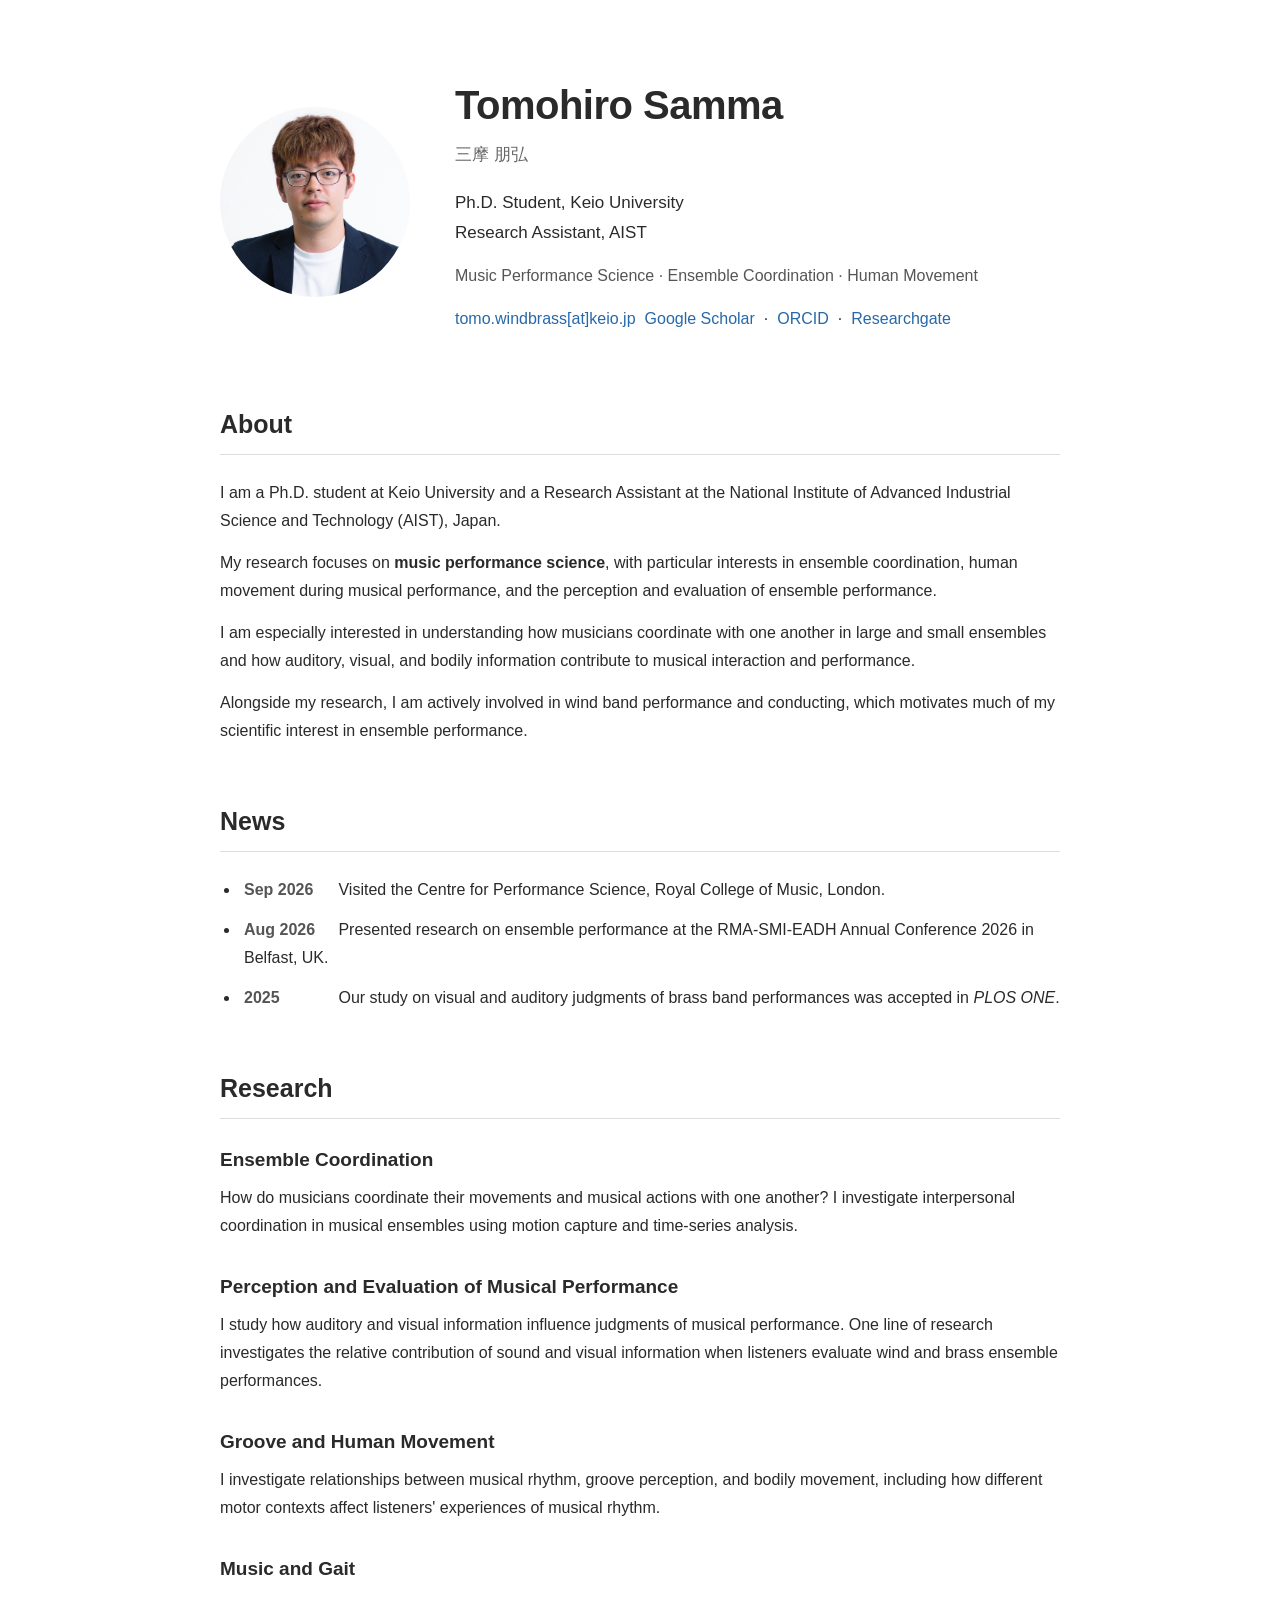
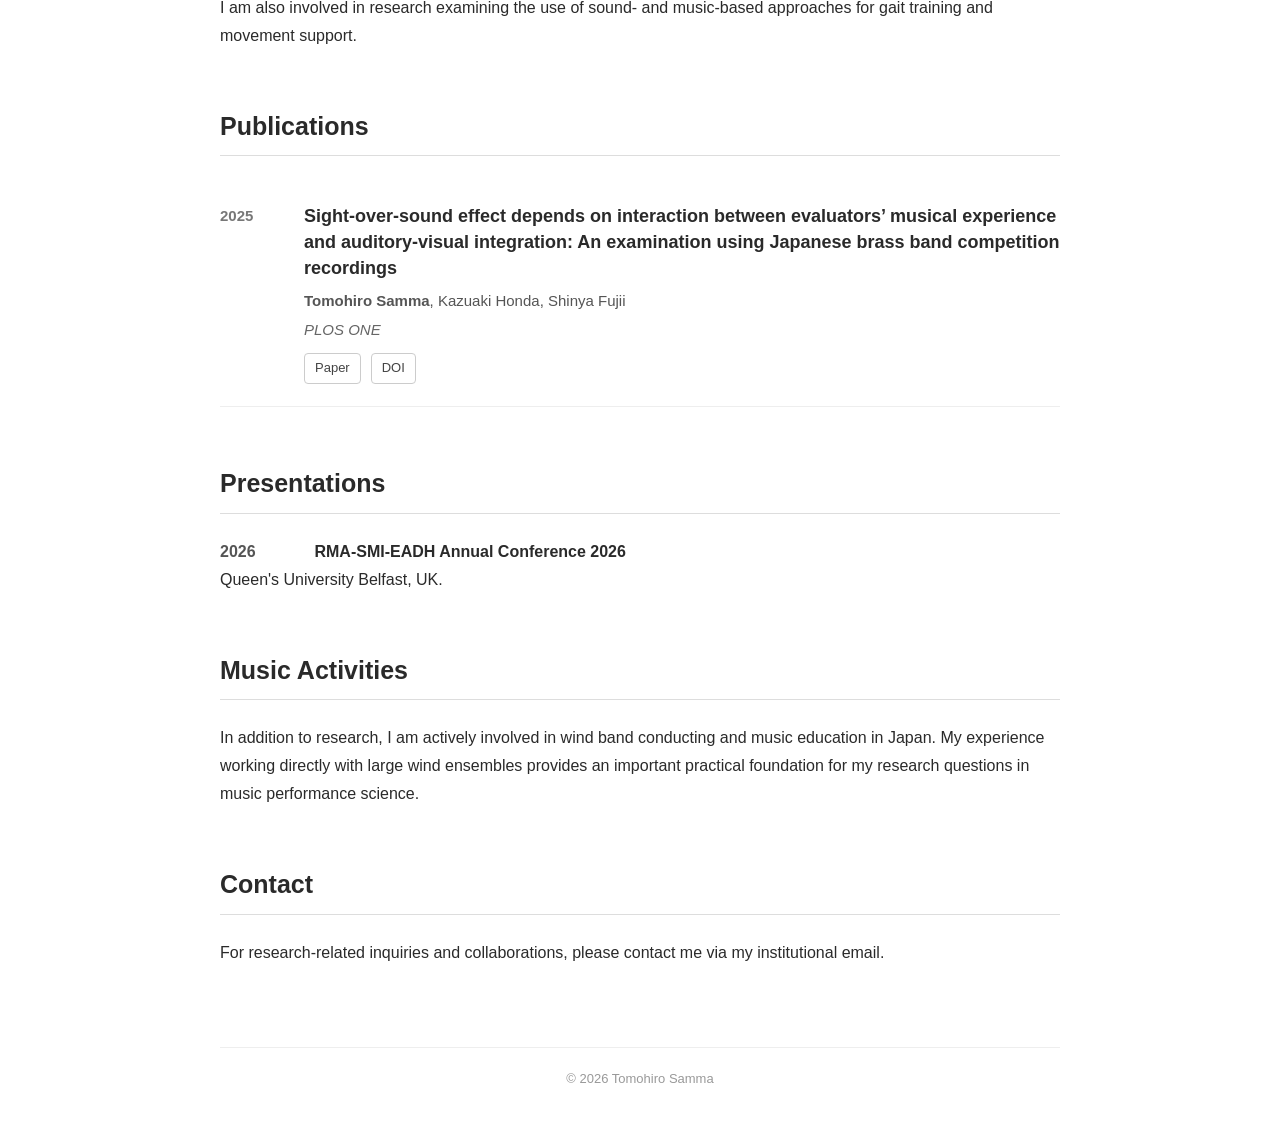
==== index.html @ 454576c6 "Update index.html" ====
<!DOCTYPE html>

<html lang="en">
<head>
  <meta charset="UTF-8">
  <meta name="viewport" content="width=device-width, initial-scale=1.0">
  <title>Tomohiro Samma</title>
  <meta name="description"
        content="Tomohiro Samma - Ph.D. student at Keio University and Research Assistant at AIST. Research in music performance science, ensemble coordination, and human movement.">
  <link rel="stylesheet" href="style.css">
</head>

<body>
<div class="container">
  <!-- =========================
       PROFILE
  ========================== -->
  <header class="profile-header">
    <img src="samma_F.jpg"
         alt="Tomohiro Samma"
         class="profile-photo">
    <div class="profile-info">
      <h1>Tomohiro Samma</h1>
      <p class="name-jp">三摩 朋弘</p>
      <p class="affiliation">
        Ph.D. Student, Keio University<br>
        Research Assistant, AIST
      </p>
      <p class="research-keywords">
        Music Performance Science ·
        Ensemble Coordination ·
        Human Movement
      </p>

      
      <div class="links">
        <a href="mailto:tomo.windbrass@keio.jp">tomo.windbrass[at]keio.jp</a>
        <a href="https://scholar.google.com/citations?user=Y0MYIowAAAAJ&hl=en" target="_blank">Google Scholar</a>
        <span>·</span>
        <a href="https://orcid.org/0009-0000-1145-5295" target="_blank">ORCID</a>
        <span>·</span>
        <a href="https://www.researchgate.net/profile/Tomohiro_Samma" target="_blank">Researchgate</a>
      </div>
    </div>

  </header>
  <!-- =========================
       ABOUT
  ========================== -->
  <section>
    <h2>About</h2>
    <p>
      I am a Ph.D. student at Keio University and a Research Assistant
      at the National Institute of Advanced Industrial Science and
      Technology (AIST), Japan.
    </p>
    <p>
      My research focuses on
      <strong>music performance science</strong>,
      with particular interests in ensemble coordination,
      human movement during musical performance,
      and the perception and evaluation of ensemble performance.
    </p>
    
    <p>
      I am especially interested in understanding how musicians
      coordinate with one another in large and small ensembles
      and how auditory, visual, and bodily information contribute
      to musical interaction and performance.
    </p>

    <p>
      Alongside my research, I am actively involved in wind band
      performance and conducting, which motivates much of my
      scientific interest in ensemble performance.
    </p>
  </section>

  <!-- =========================
       NEWS
  ========================== -->
  <section>
    <h2>News</h2>
    <ul class="news-list">
      <li>
        <span class="date">Sep 2026</span>
        Visited the Centre for Performance Science,
        Royal College of Music, London.
      </li>
      <li>
        <span class="date">Aug 2026</span>
        Presented research on ensemble performance at the
        RMA-SMI-EADH Annual Conference 2026 in Belfast, UK.
      </li>
      <li>
        <span class="date">2025</span>
        Our study on visual and auditory judgments of
        brass band performances was accepted in
        <em>PLOS ONE</em>.
      </li>
    </ul>
  </section>

  <!-- =========================
       RESEARCH
  ========================== -->
  <section>
    <h2>Research</h2>
    <div class="research-item">
      <h3>Ensemble Coordination</h3>
      <p>
        How do musicians coordinate their movements and musical
        actions with one another?
        I investigate interpersonal coordination in musical ensembles
        using motion capture and time-series analysis.
      </p>
    </div>
    <div class="research-item">
      <h3>Perception and Evaluation of Musical Performance</h3>
      <p>
        I study how auditory and visual information influence
        judgments of musical performance.
        One line of research investigates the relative contribution
        of sound and visual information when listeners evaluate
        wind and brass ensemble performances.
      </p>
    </div>
    <div class="research-item">
      <h3>Groove and Human Movement</h3>
      <p>
        I investigate relationships between musical rhythm,
        groove perception, and bodily movement,
        including how different motor contexts affect
        listeners' experiences of musical rhythm.
      </p>
    </div>
    <div class="research-item">
      <h3>Music and Gait</h3>
      <p>
        I am also involved in research examining the use of
        sound- and music-based approaches for gait training
        and movement support.
      </p>

    </div>
  </section>

  <!-- =========================
       PUBLICATIONS
  ========================== -->
  <section>
  <h2>Publications</h2>
  <div class="publication">
    <div class="pub-year">2025</div>
    <div class="pub-content">
      <div class="pub-title">
        Sight-over-sound effect depends on interaction between evaluators’ 
        musical experience and auditory-visual integration: 
        An examination using Japanese brass band competition recordings
      </div>
      <div class="pub-authors">
        <strong>Tomohiro Samma</strong>, Kazuaki Honda, Shinya Fujii
      </div>
      <div class="pub-journal">
        <em>PLOS ONE</em>
      </div>
      <div class="pub-links">
        <a href="https://journals.plos.org/plosone/article?id=10.1371/journal.pone.0321442" target="_blank">Paper</a>
        <a href="https://doi.org/10.1371/journal.pone.0321442" target="_blank">DOI</a>
      </div>
    </div>
  </div>
</section>

  <!-- =========================
       PRESENTATIONS
  ========================== -->

  <section>
    <h2>Presentations</h2>
    <div class="presentation">
      <p>
        <span class="date">2026</span>
        <strong>
          RMA-SMI-EADH Annual Conference 2026
        </strong><br>
        Queen's University Belfast, UK.
      </p>
    </div>
  </section>

  <!-- =========================
       MUSIC ACTIVITIES
  ========================== -->
  <section>
    <h2>Music Activities</h2>
    <p>
      In addition to research, I am actively involved in
      wind band conducting and music education in Japan.
      My experience working directly with large wind ensembles
      provides an important practical foundation for my
      research questions in music performance science.
    </p>
  </section>

  <!-- =========================
       CONTACT
  ========================== -->
  <section>
    <h2>Contact</h2>
    <p>
      For research-related inquiries and collaborations,
      please contact me via my institutional email.
    </p>

    <!--
    <p>
      <a href="mailto:YOUR-EMAIL@example.com">
        YOUR-EMAIL@example.com
      </a>
    </p>
    -->
  </section>

  <!-- =========================
       FOOTER
  ========================== -->
  <footer>
    <p>
      © 2026 Tomohiro Samma
    </p>
  </footer>
</div>
</body>
</html>
---- style.css ----
/* =========================
   BASE
========================= */

* {
  box-sizing: border-box;
}

html {
  scroll-behavior: smooth;
}

body {
  margin: 0;

  font-family:
    -apple-system,
    BlinkMacSystemFont,
    "Segoe UI",
    Helvetica,
    Arial,
    sans-serif;

  color: #2a2a2a;
  background: #ffffff;

  font-size: 16px;
  line-height: 1.75;
}


/* =========================
   CONTAINER
========================= */

.container {
  max-width: 900px;

  margin: 0 auto;
  padding: 70px 30px 40px;
}


/* =========================
   PROFILE
========================= */

.profile-header {
  display: flex;
  align-items: center;
  gap: 45px;
  margin-bottom: 70px;
}


.profile-photo {
  width: 190px;
  height: 190px;
  object-fit: cover;
  border-radius: 50%;
  flex-shrink: 0;
}


.profile-info h1 {
  margin: 0;
  font-size: 40px;
  font-weight: 700;
  letter-spacing: -0.5px;
}

.profile {
  width: 180px;
  height: 180px;
  object-fit: cover;
  border-radius: 50%;
}

.name-jp {
  margin: 0 0 18px;

  color: #666;

  font-size: 17px;
}


.affiliation {
  margin: 0 0 15px;

  font-size: 17px;
}


.research-keywords {
  margin: 0 0 15px;

  color: #555;
}


.links {
  margin-top: 14px;

  display: flex;

  gap: 9px;

  flex-wrap: wrap;
}

.publication {
  display: flex;
  gap: 24px;
  padding: 22px 0;
  border-bottom: 1px solid #eeeeee;
}

.pub-year {
  width: 60px;
  flex-shrink: 0;
  font-size: 15px;
  font-weight: 600;
  color: #777;
}

.pub-content {
  flex: 1;
}

.pub-title {
  font-size: 18px;
  font-weight: 650;
  line-height: 1.45;
  margin-bottom: 6px;
}

.pub-authors {
  font-size: 15px;
  color: #555;
  margin-bottom: 3px;
}

.pub-journal {
  font-size: 15px;
  color: #666;
  margin-bottom: 10px;
}

.pub-links {
  display: flex;
  gap: 10px;
}

.pub-links a {
  display: inline-block;
  padding: 3px 10px;
  border: 1px solid #cccccc;
  border-radius: 4px;
  font-size: 13px;
  color: #444;
}

.pub-links a:hover {
  background: #f5f5f5;
  text-decoration: none;
}


/* =========================
   LINKS
========================= */

a {
  color: #2768a8;

  text-decoration: none;

  transition: opacity 0.2s;
}


a:hover {
  text-decoration: underline;
}


/* =========================
   SECTION
========================= */

section {
  margin-bottom: 55px;
}


h2 {
  margin: 0 0 24px;

  padding-bottom: 7px;

  border-bottom: 1px solid #dddddd;

  font-size: 25px;
  font-weight: 650;
}


h3 {
  margin: 0 0 8px;

  font-size: 19px;
  font-weight: 650;
}


p {
  margin: 0 0 14px;
}


/* =========================
   NEWS
========================= */

.news-list {
  margin: 0;

  padding-left: 20px;
}


.news-list li {
  margin-bottom: 12px;

  padding-left: 4px;
}


.date {
  display: inline-block;

  min-width: 90px;

  font-weight: 600;

  color: #555;
}


/* =========================
   RESEARCH
========================= */

.research-item {
  margin-bottom: 30px;
}


.research-item p {
  margin-top: 5px;
}


/* =========================
   PUBLICATIONS
========================= */

.section-note {
  color: #777;

  font-size: 14px;

  margin-top: -10px;
}


.publication {
  margin-top: 25px;
}


.publication-title {
  margin-bottom: 5px;

  font-weight: 650;
}


.authors {
  margin-bottom: 3px;
}


.journal {
  margin-bottom: 3px;
}


.publication-links {
  font-size: 15px;
}


/* =========================
   PRESENTATIONS
========================= */

.presentation {
  margin-bottom: 18px;
}


/* =========================
   FOOTER
========================= */

footer {
  margin-top: 80px;

  padding-top: 20px;

  border-top: 1px solid #eeeeee;

  color: #999;

  font-size: 13px;

  text-align: center;
}


/* =========================
   MOBILE
========================= */

@media (max-width: 650px) {

  .container {
    padding: 40px 22px 30px;
  }


  .profile-header {
    flex-direction: column;

    align-items: flex-start;

    gap: 25px;

    margin-bottom: 55px;
  }


  .profile-photo {
    width: 160px;
    height: 160px;
  }


  .profile-info h1 {
    font-size: 34px;
  }


  .date {
    display: block;

    margin-bottom: 2px;
  }

}
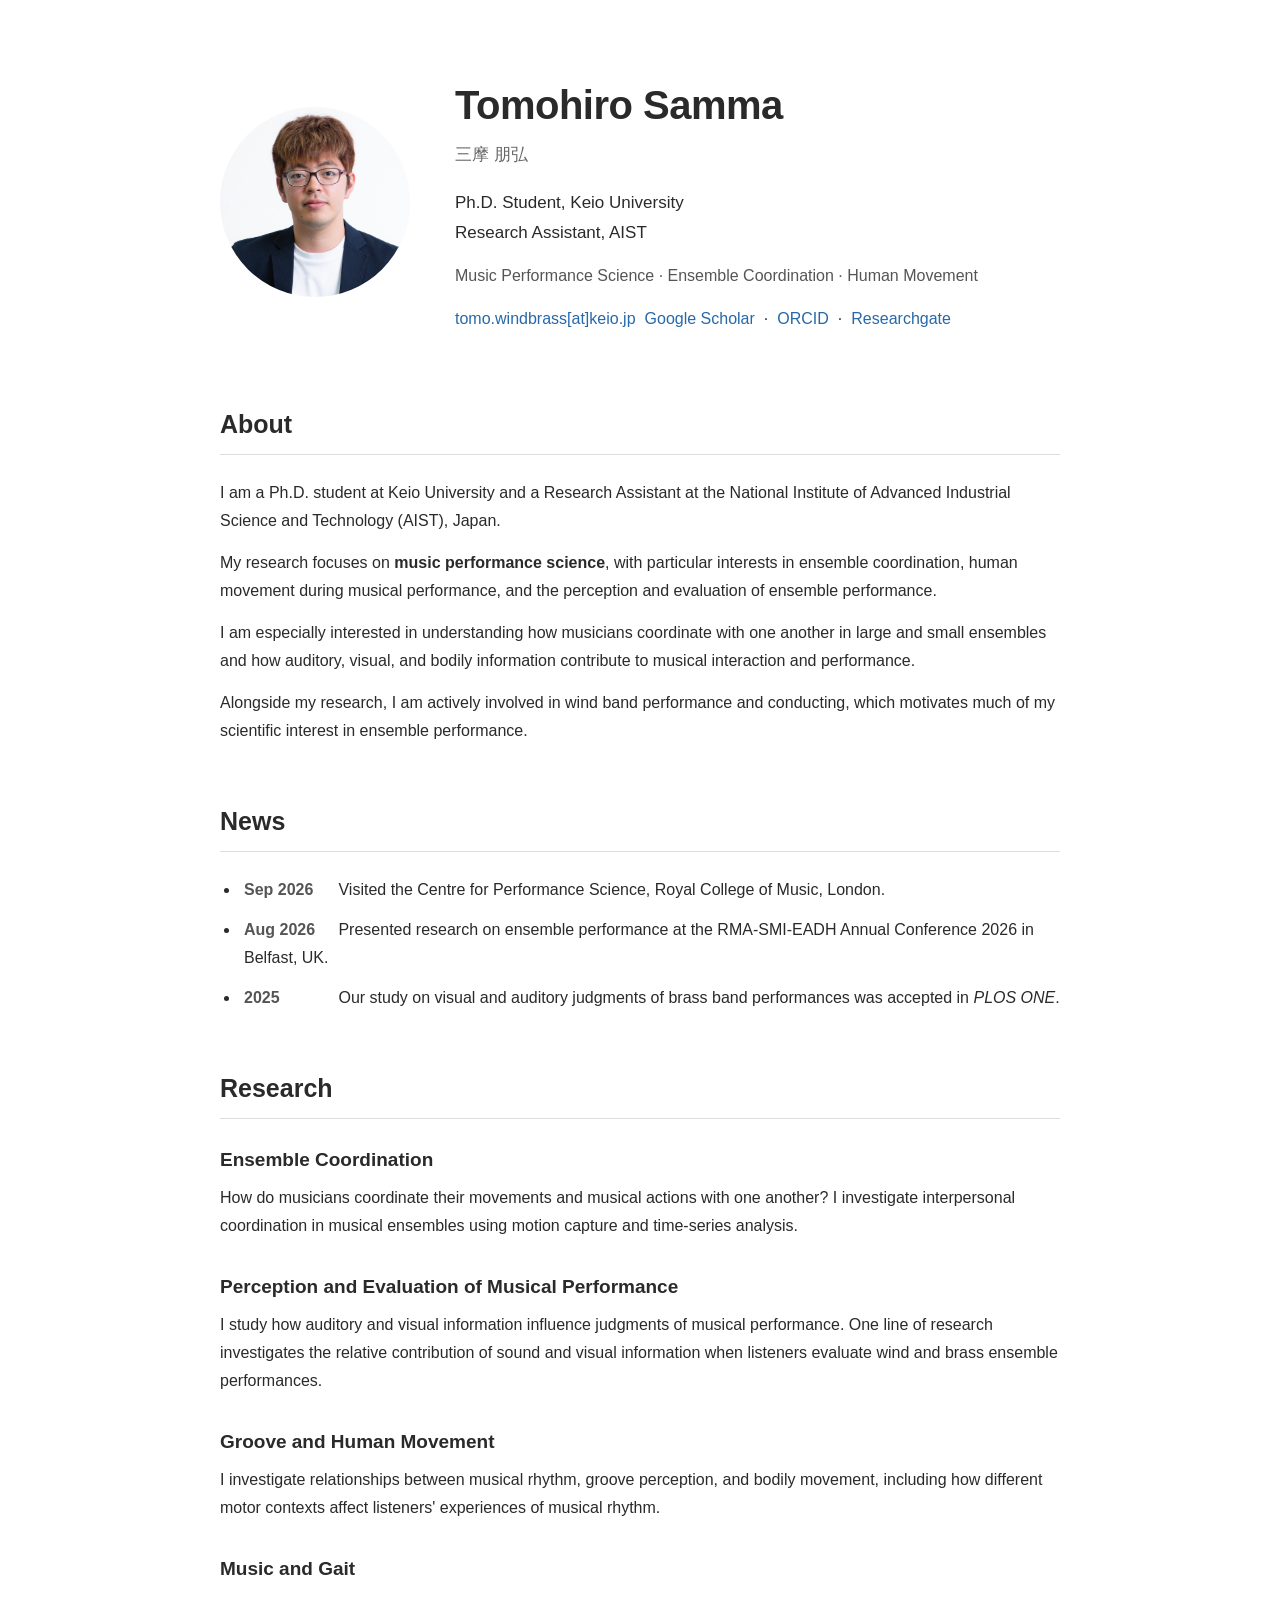
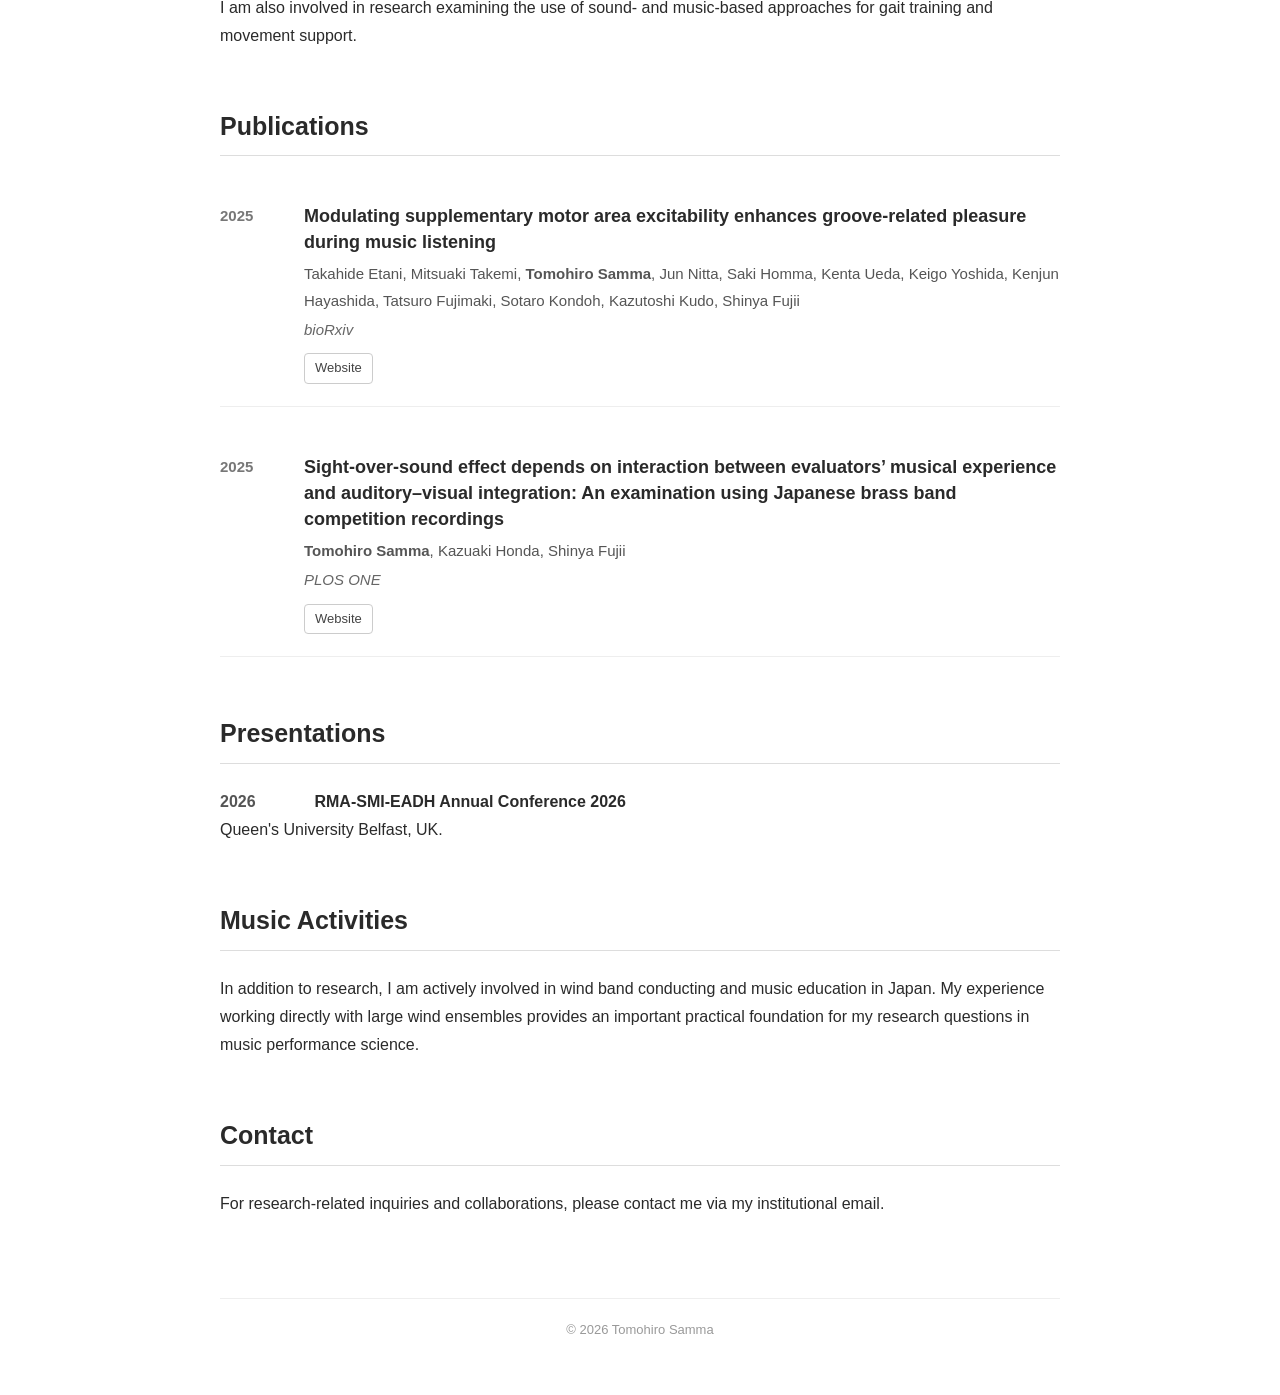
==== commit 4ca60cca: "Update index.html" ====
--- a/index.html
+++ b/index.html
@@ -150,27 +150,51 @@
   ========================== -->
   <section>
   <h2>Publications</h2>
-  <div class="publication">
-    <div class="pub-year">2025</div>
-    <div class="pub-content">
-      <div class="pub-title">
-        Sight-over-sound effect depends on interaction between evaluators’ 
-        musical experience and auditory-visual integration: 
-        An examination using Japanese brass band competition recordings
-      </div>
-      <div class="pub-authors">
-        <strong>Tomohiro Samma</strong>, Kazuaki Honda, Shinya Fujii
-      </div>
-      <div class="pub-journal">
-        <em>PLOS ONE</em>
-      </div>
-      <div class="pub-links">
-        <a href="https://journals.plos.org/plosone/article?id=10.1371/journal.pone.0321442" target="_blank">Paper</a>
-        <a href="https://doi.org/10.1371/journal.pone.0321442" target="_blank">DOI</a>
-      </div>
-    </div>
-  </div>
-</section>
+    <div class="publication">
+      <div class="pub-year">
+        2025
+      </div>
+      <div class="pub-content">
+        <div class="pub-title">
+          Modulating supplementary motor area excitability enhances groove-related pleasure during music listening
+        </div>
+        <div class="pub-authors">
+          Takahide Etani, Mitsuaki Takemi, <strong>Tomohiro Samma</strong>, Jun Nitta, 
+          Saki Homma, Kenta Ueda, Keigo Yoshida, Kenjun Hayashida, Tatsuro Fujimaki, 
+          Sotaro Kondoh, Kazutoshi Kudo, Shinya Fujii
+        </div>
+        <div class="pub-journal">
+          <em>bioRxiv</em>
+        </div>
+        <div class="pub-links">
+          <a href="https://www.biorxiv.org/content/10.64898/2026.05.09.722456v1.abstract" target="_blank">Website</a>
+        </div>
+      </div>
+    </div>
+    
+    <div class="publication">
+      <div class="pub-year">
+        2025
+      </div>
+      <div class="pub-content">
+        <div class="pub-title">
+          Sight-over-sound effect depends on interaction between evaluators’
+          musical experience and auditory–visual integration:
+          An examination using Japanese brass band competition recordings
+        </div>
+        <div class="pub-authors">
+          <strong>Tomohiro Samma</strong>, Kazuaki Honda, Shinya Fujii
+        </div>
+        <div class="pub-journal">
+          <em>PLOS ONE</em>
+        </div>
+        <div class="pub-links">
+          <a href="https://journals.plos.org/plosone/article?id=10.1371/journal.pone.0321442" target="_blank">Website</a>
+        </div>
+      </div>
+    </div>
+  </section>
+
 
   <!-- =========================
        PRESENTATIONS
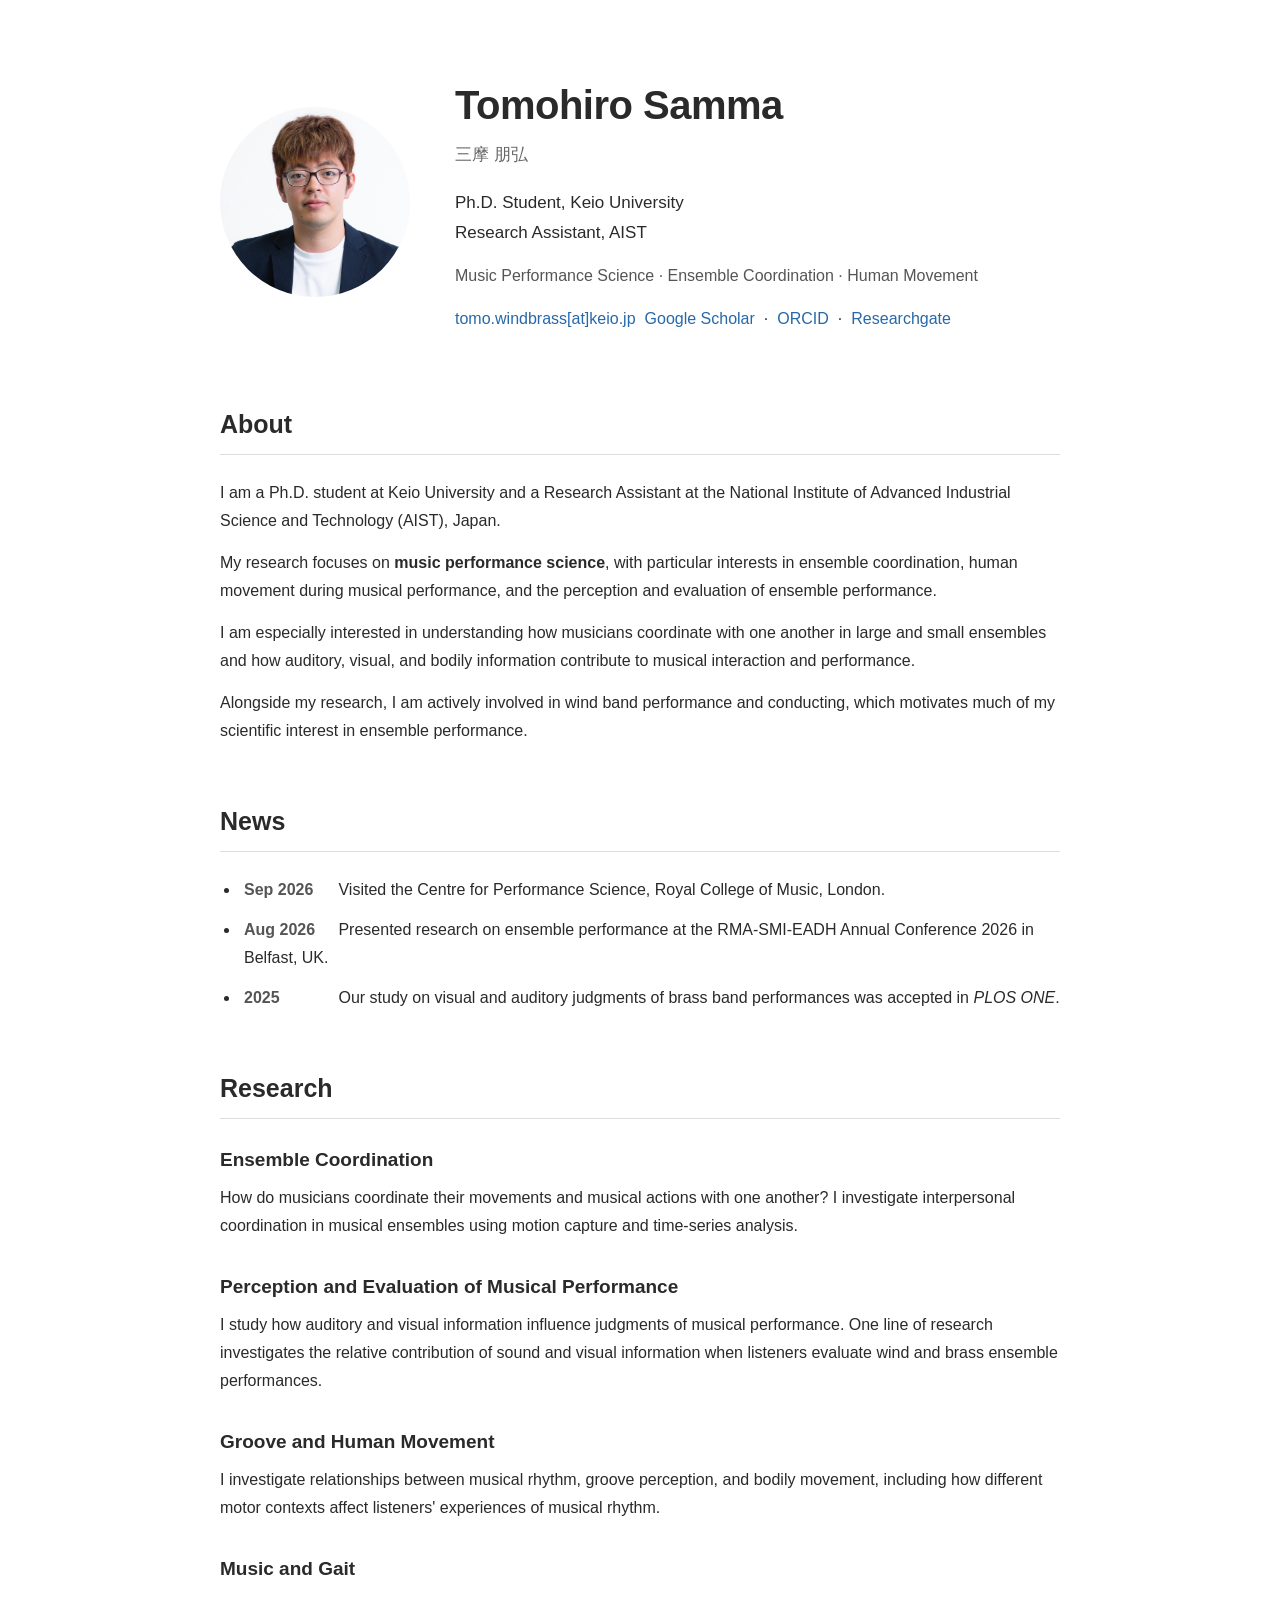
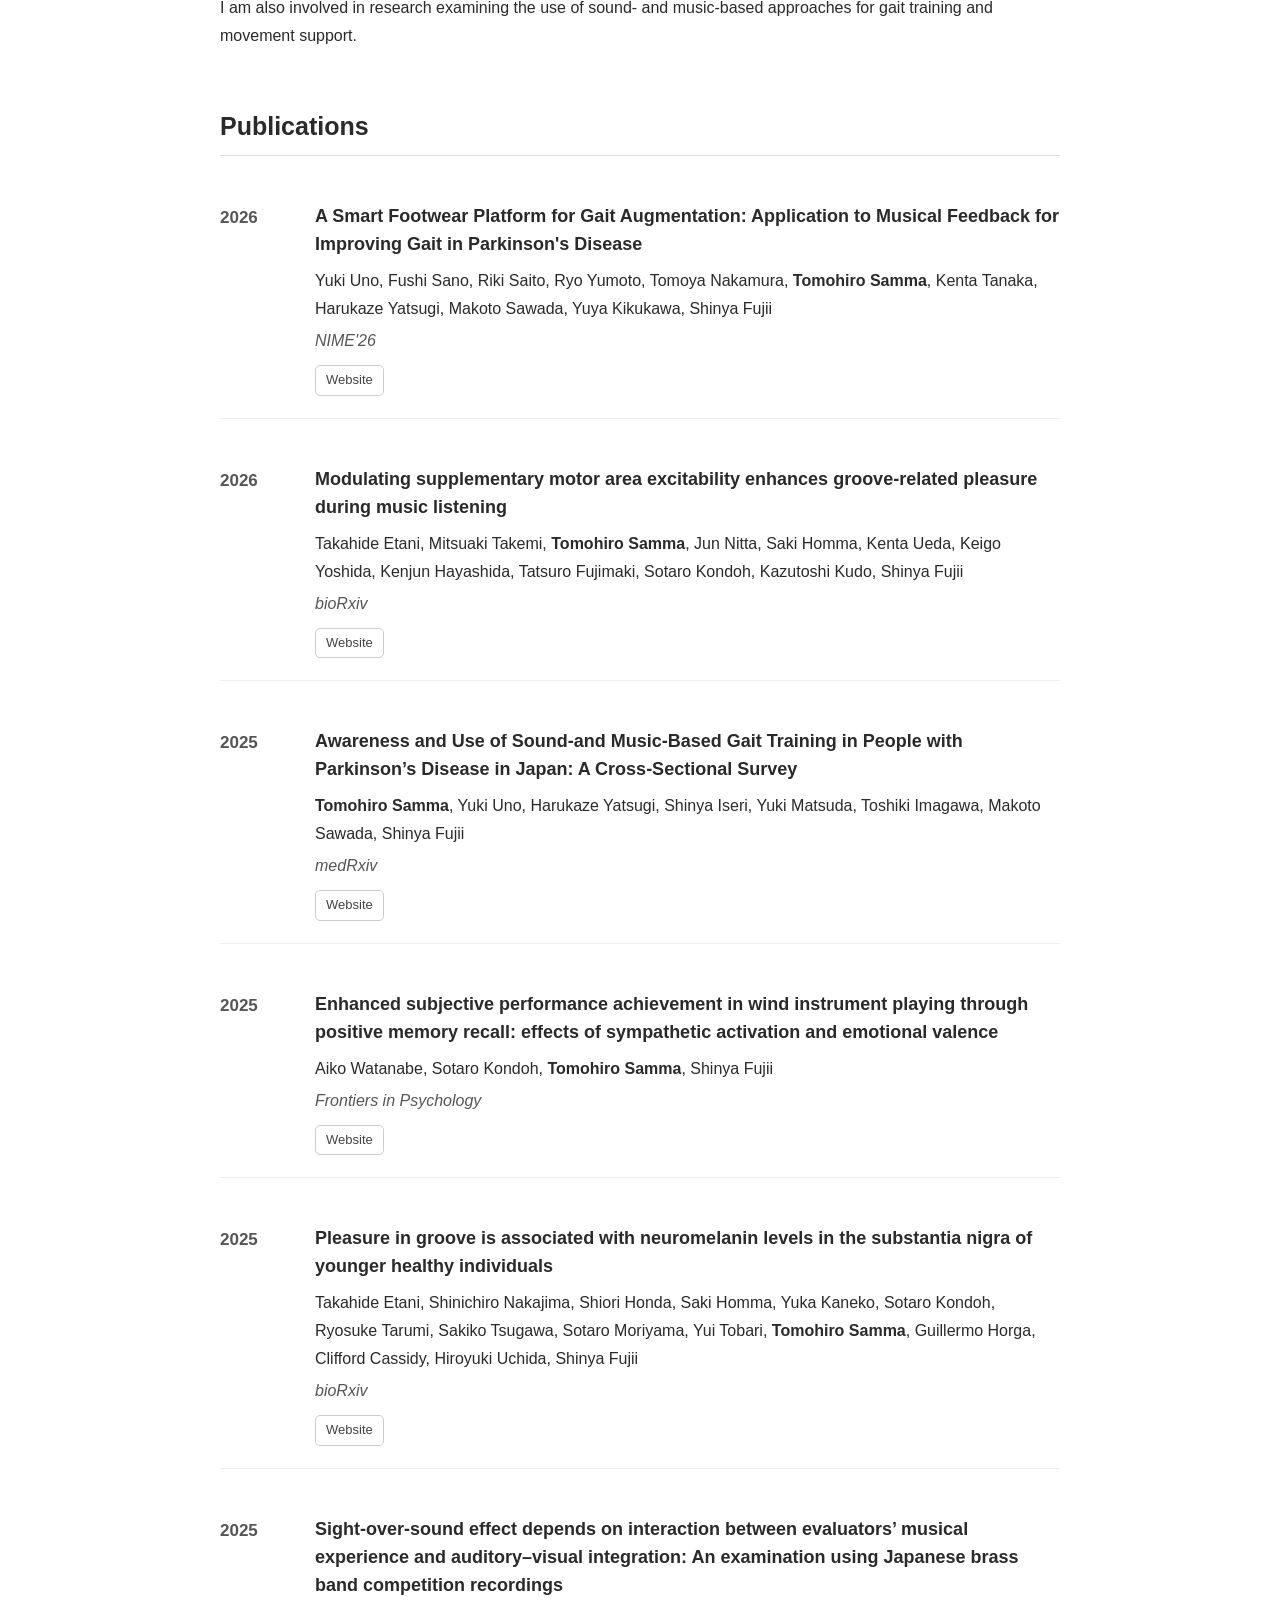
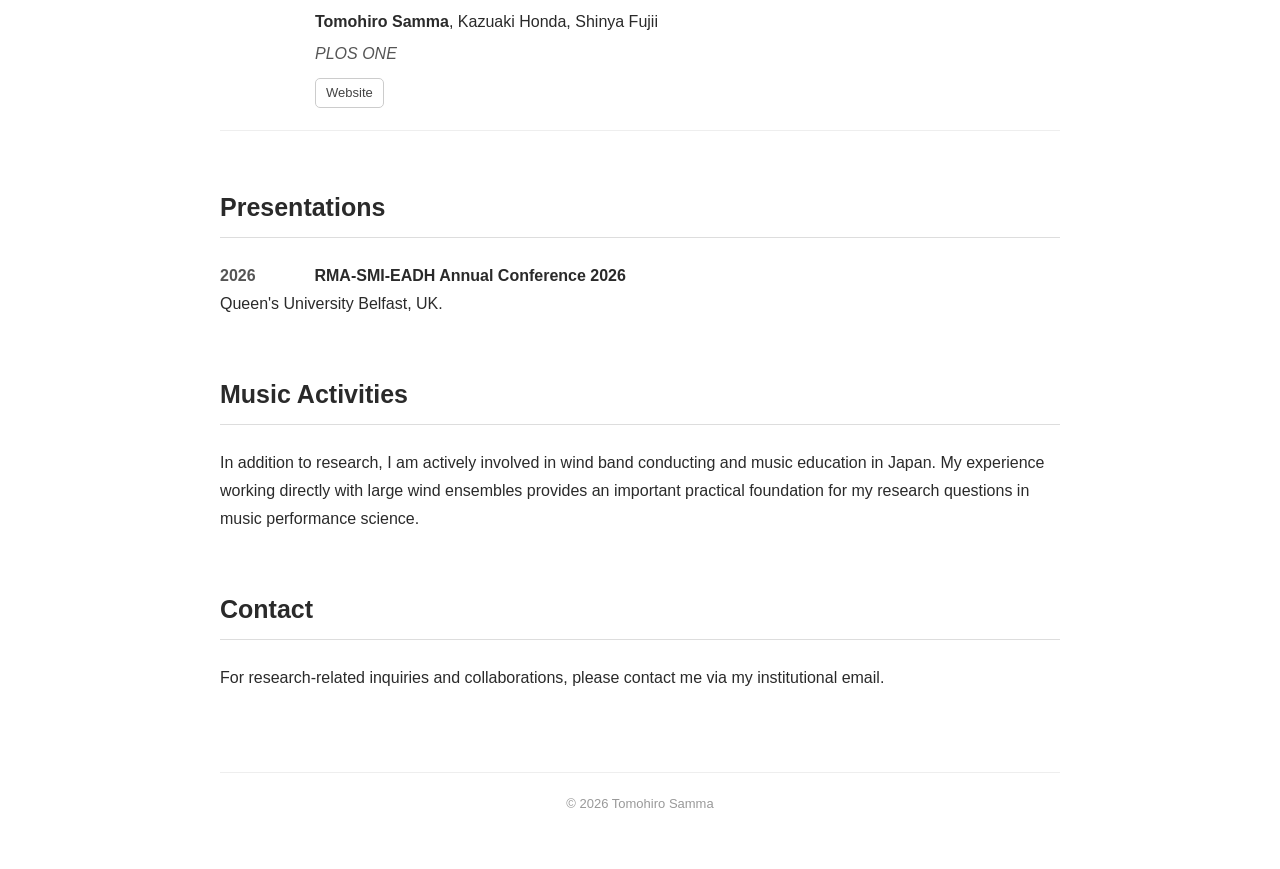
==== commit a253fb95: "Update index.html" ====
--- a/index.html
+++ b/index.html
@@ -152,7 +152,28 @@
   <h2>Publications</h2>
     <div class="publication">
       <div class="pub-year">
-        2025
+        2026
+      </div>
+      <div class="pub-content">
+        <div class="pub-title">
+          A Smart Footwear Platform for Gait Augmentation: Application to Musical Feedback for Improving Gait in Parkinson's Disease
+        </div>
+        <div class="pub-authors">
+          Yuki Uno, Fushi Sano, Riki Saito, Ryo Yumoto, Tomoya Nakamura, <strong>Tomohiro Samma</strong>, 
+          Kenta Tanaka, Harukaze Yatsugi, Makoto Sawada, Yuya Kikukawa, Shinya Fujii
+        </div>
+        <div class="pub-journal">
+          <em>NIME'26</em>
+        </div>
+        <div class="pub-links">
+          <a href="https://nime.org/proceedings/2026/nime2026_161.pdf" target="_blank">Website</a>
+        </div>
+      </div>
+    </div>
+    
+    <div class="publication">
+      <div class="pub-year">
+        2026
       </div>
       <div class="pub-content">
         <div class="pub-title">
@@ -171,7 +192,70 @@
         </div>
       </div>
     </div>
-    
+
+    <div class="publication">
+      <div class="pub-year">
+        2025
+      </div>
+      <div class="pub-content">
+        <div class="pub-title">
+          Awareness and Use of Sound-and Music-Based Gait Training in People with Parkinson’s Disease in Japan: A Cross-Sectional Survey
+        </div>
+        <div class="pub-authors">
+          <strong>Tomohiro Samma</strong>, Yuki Uno, Harukaze Yatsugi, Shinya Iseri, Yuki Matsuda, 
+          Toshiki Imagawa, Makoto Sawada, Shinya Fujii
+        </div>
+        <div class="pub-journal">
+          <em>medRxiv</em>
+        </div>
+        <div class="pub-links">
+          <a href="https://www.medrxiv.org/content/10.64898/2025.12.15.25342289v1" target="_blank">Website</a>
+        </div>
+      </div>
+    </div>
+
+    <div class="publication">
+      <div class="pub-year">
+        2025
+      </div>
+      <div class="pub-content">
+        <div class="pub-title">
+          Enhanced subjective performance achievement in wind instrument playing through positive memory recall: 
+          effects of sympathetic activation and emotional valence
+        </div>
+        <div class="pub-authors">
+          Aiko Watanabe, Sotaro Kondoh, <strong>Tomohiro Samma</strong>, Shinya Fujii
+        </div>
+        <div class="pub-journal">
+          <em>Frontiers in Psychology</em>
+        </div>
+        <div class="pub-links">
+          <a href="https://www.frontiersin.org/journals/psychology/articles/10.3389/fpsyg.2025.1544069/full" target="_blank">Website</a>
+        </div>
+      </div>
+    </div>
+
+    <div class="publication">
+      <div class="pub-year">
+        2025
+      </div>
+      <div class="pub-content">
+        <div class="pub-title">
+          Pleasure in groove is associated with neuromelanin levels in the substantia nigra of younger healthy individuals
+        </div>
+        <div class="pub-authors">
+          Takahide Etani, Shinichiro Nakajima, Shiori Honda, Saki Homma, Yuka Kaneko, Sotaro Kondoh, Ryosuke Tarumi, Sakiko Tsugawa, 
+          Sotaro Moriyama, Yui Tobari, <strong>Tomohiro Samma</strong>, Guillermo Horga, Clifford Cassidy, Hiroyuki Uchida, Shinya Fujii
+        </div>
+        <div class="pub-journal">
+          <em>bioRxiv</em>
+        </div>
+        <div class="pub-links">
+          <a href="https://www.biorxiv.org/content/10.1101/2025.05.10.653047v2.abstract" target="_blank">Website</a>
+        </div>
+      </div>
+    </div>
+
     <div class="publication">
       <div class="pub-year">
         2025
--- a/style.css
+++ b/style.css
@@ -12,7 +12,6 @@
 
 body {
   margin: 0;
-
   font-family:
     -apple-system,
     BlinkMacSystemFont,
@@ -20,26 +19,21 @@
     Helvetica,
     Arial,
     sans-serif;
-
   color: #2a2a2a;
   background: #ffffff;
-
   font-size: 16px;
   line-height: 1.75;
 }
 
-
 /* =========================
    CONTAINER
 ========================= */
 
 .container {
   max-width: 900px;
-
   margin: 0 auto;
   padding: 70px 30px 40px;
 }
-
 
 /* =========================
    PROFILE
@@ -110,60 +104,54 @@
 }
 
 .publication {
-  display: flex;
-  gap: 24px;
+  display: grid;
+  grid-template-columns: 75px 1fr;
+  gap: 20px;
   padding: 22px 0;
   border-bottom: 1px solid #eeeeee;
 }
 
 .pub-year {
-  width: 60px;
-  flex-shrink: 0;
-  font-size: 15px;
+  font-size: 17px;
   font-weight: 600;
-  color: #777;
-}
-
-.pub-content {
-  flex: 1;
+  color: #555;
 }
 
 .pub-title {
   font-size: 18px;
-  font-weight: 650;
-  line-height: 1.45;
-  margin-bottom: 6px;
+  font-weight: 600;
+  line-height: 1.55;
+  margin-bottom: 8px;
 }
 
 .pub-authors {
-  font-size: 15px;
+  font-size: 16px;
+  margin-bottom: 4px;
+}
+
+.pub-journal {
+  font-size: 16px;
   color: #555;
-  margin-bottom: 3px;
-}
-
-.pub-journal {
-  font-size: 15px;
-  color: #666;
   margin-bottom: 10px;
 }
 
 .pub-links {
   display: flex;
-  gap: 10px;
+  gap: 8px;
 }
 
 .pub-links a {
   display: inline-block;
   padding: 3px 10px;
   border: 1px solid #cccccc;
-  border-radius: 4px;
+  border-radius: 5px;
   font-size: 13px;
   color: #444;
+  text-decoration: none;
 }
 
 .pub-links a:hover {
   background: #f5f5f5;
-  text-decoration: none;
 }
 
 
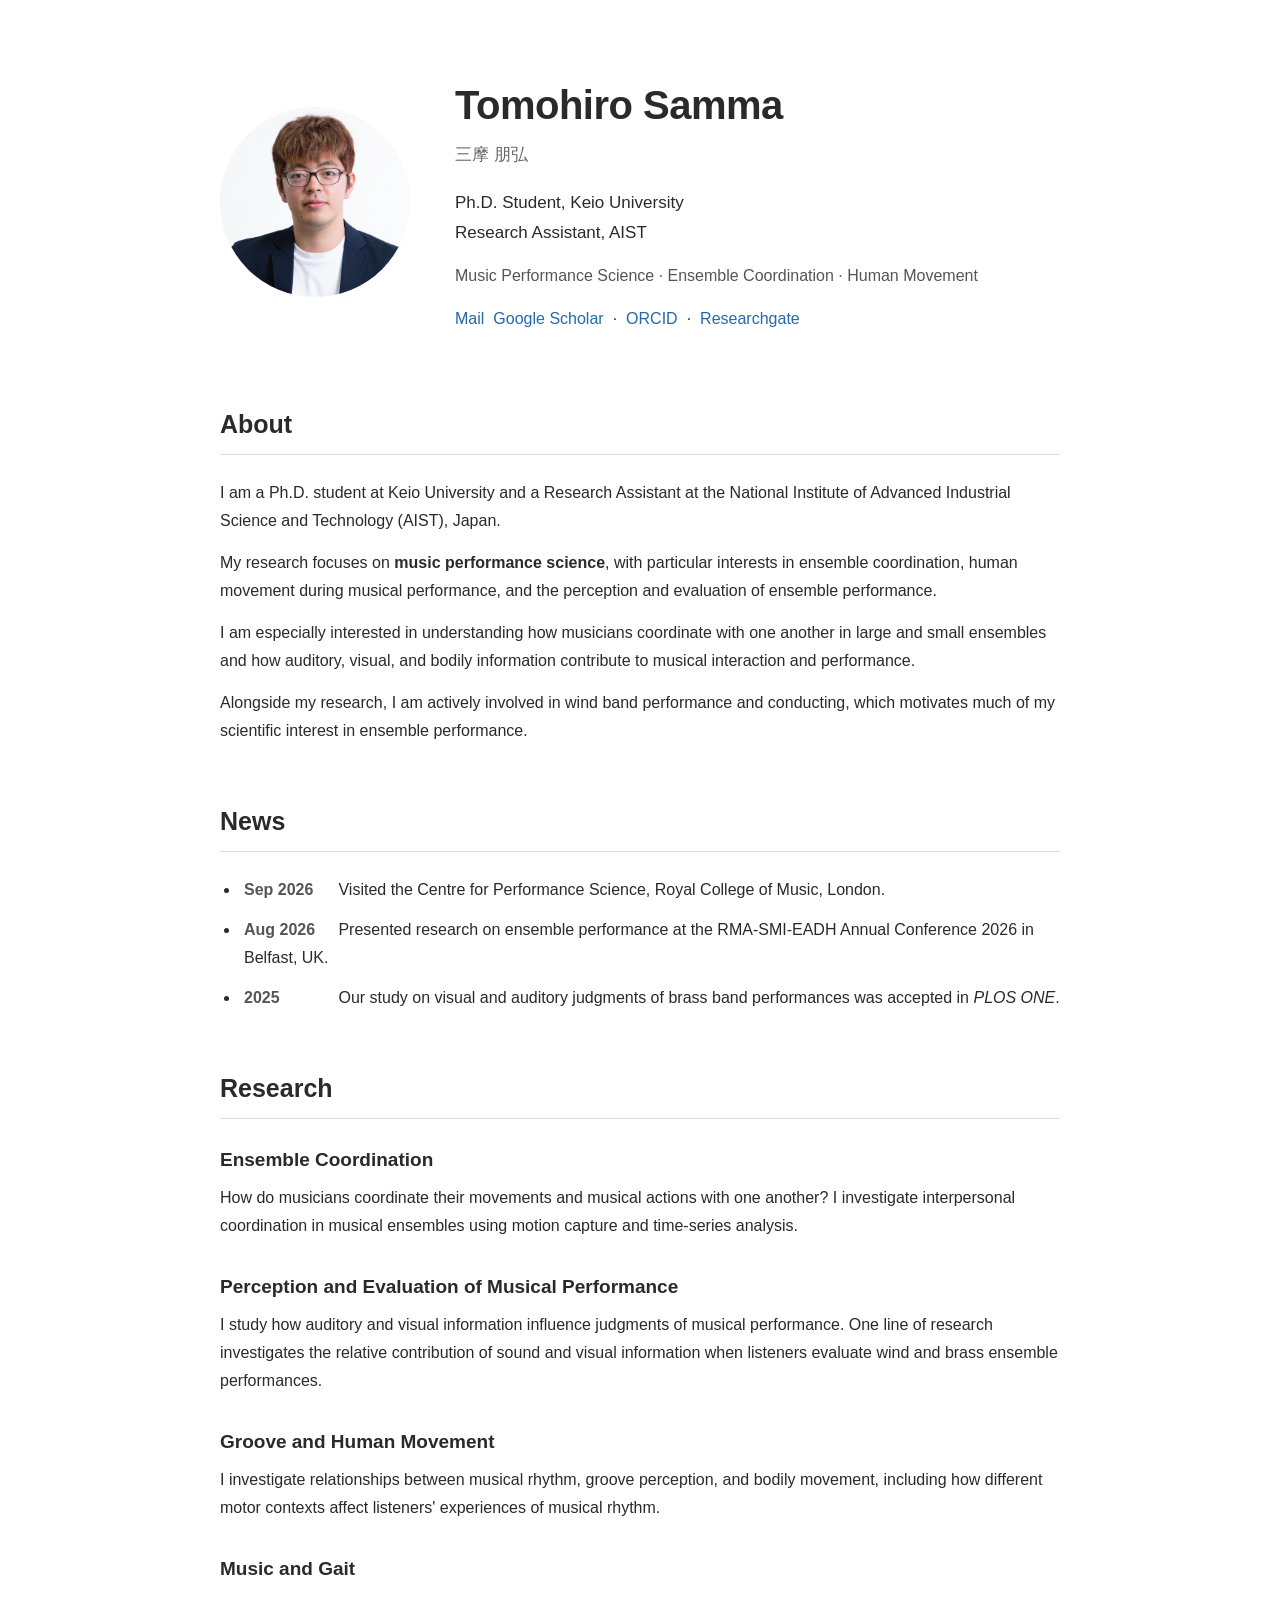
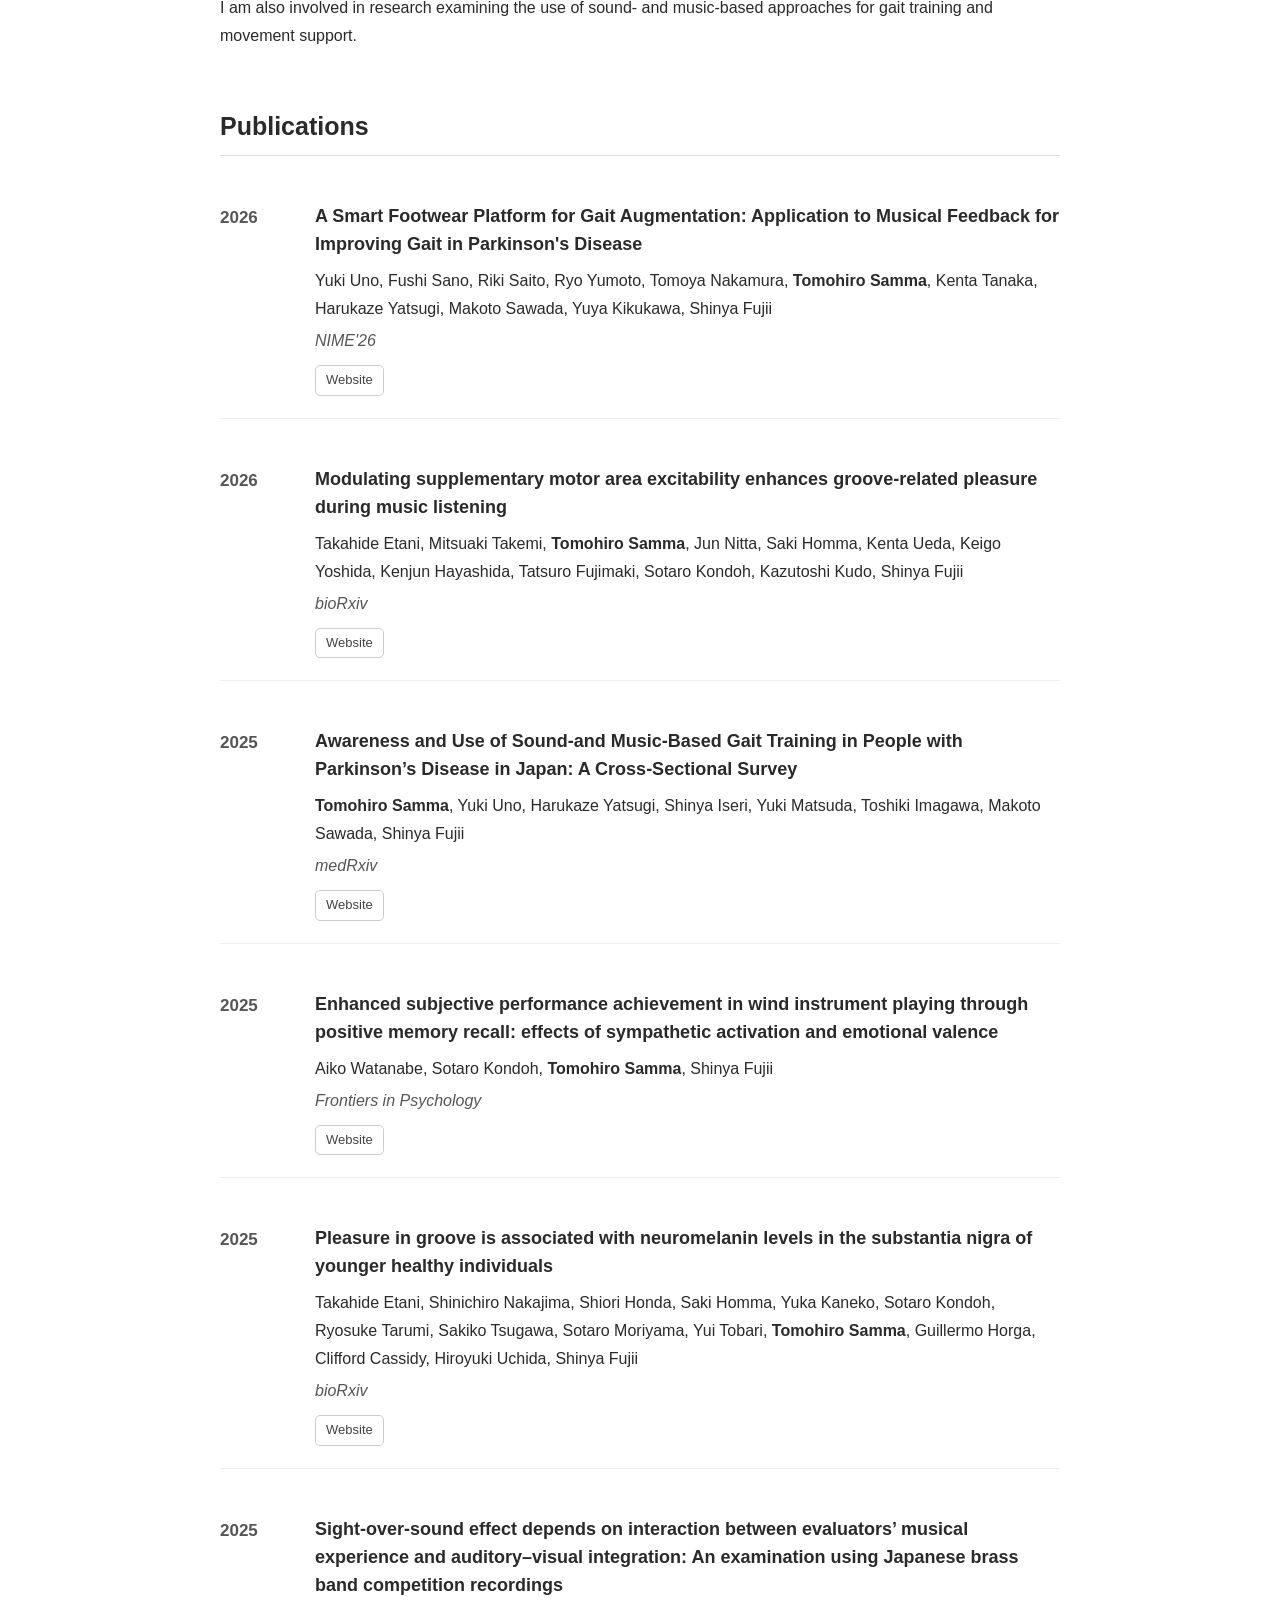
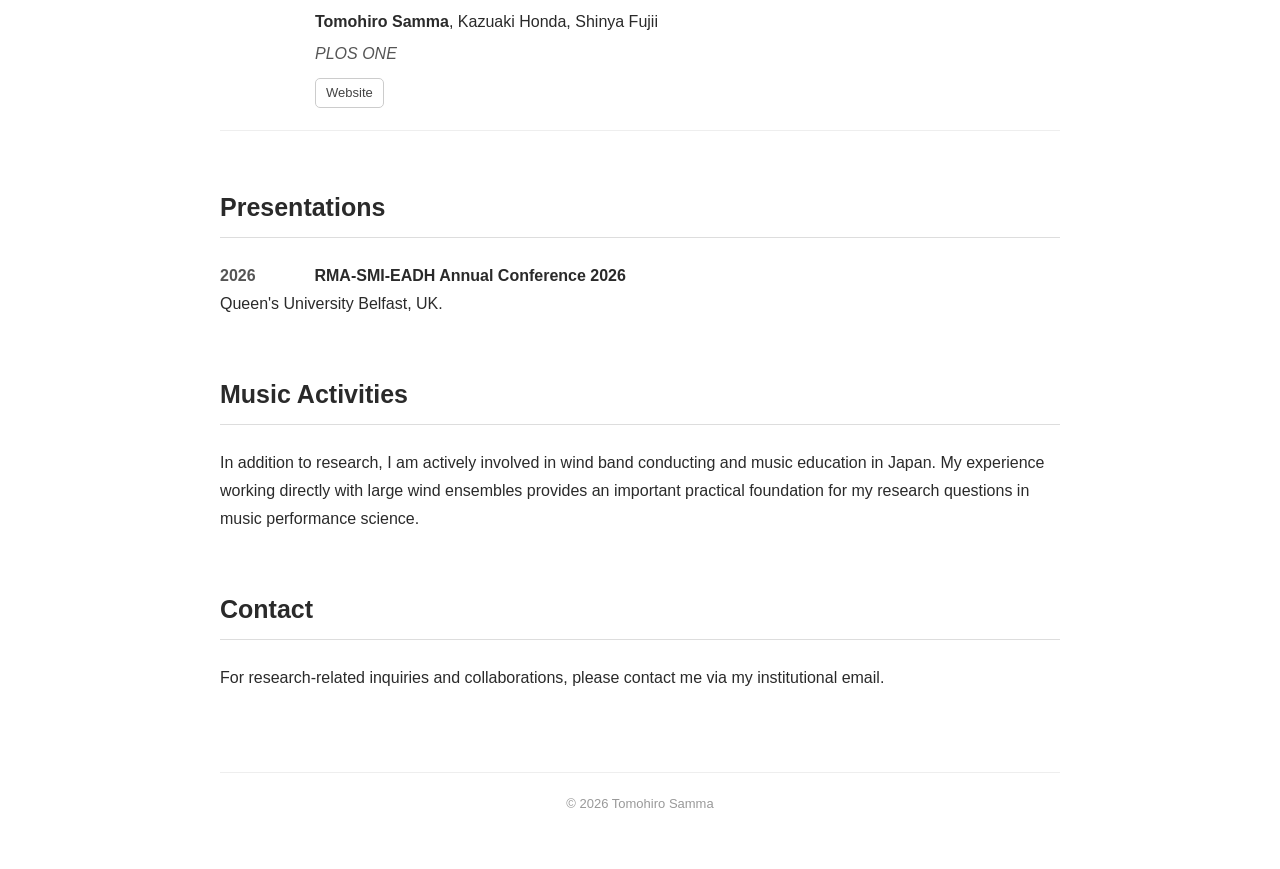
==== commit dc6787d7: "Update index.html" ====
--- a/index.html
+++ b/index.html
@@ -34,7 +34,7 @@
 
       
       <div class="links">
-        <a href="mailto:tomo.windbrass@keio.jp">tomo.windbrass[at]keio.jp</a>
+        <a href="mailto:tomo.windbrass@keio.jp">Mail</a>
         <a href="https://scholar.google.com/citations?user=Y0MYIowAAAAJ&hl=en" target="_blank">Google Scholar</a>
         <span>·</span>
         <a href="https://orcid.org/0009-0000-1145-5295" target="_blank">ORCID</a>
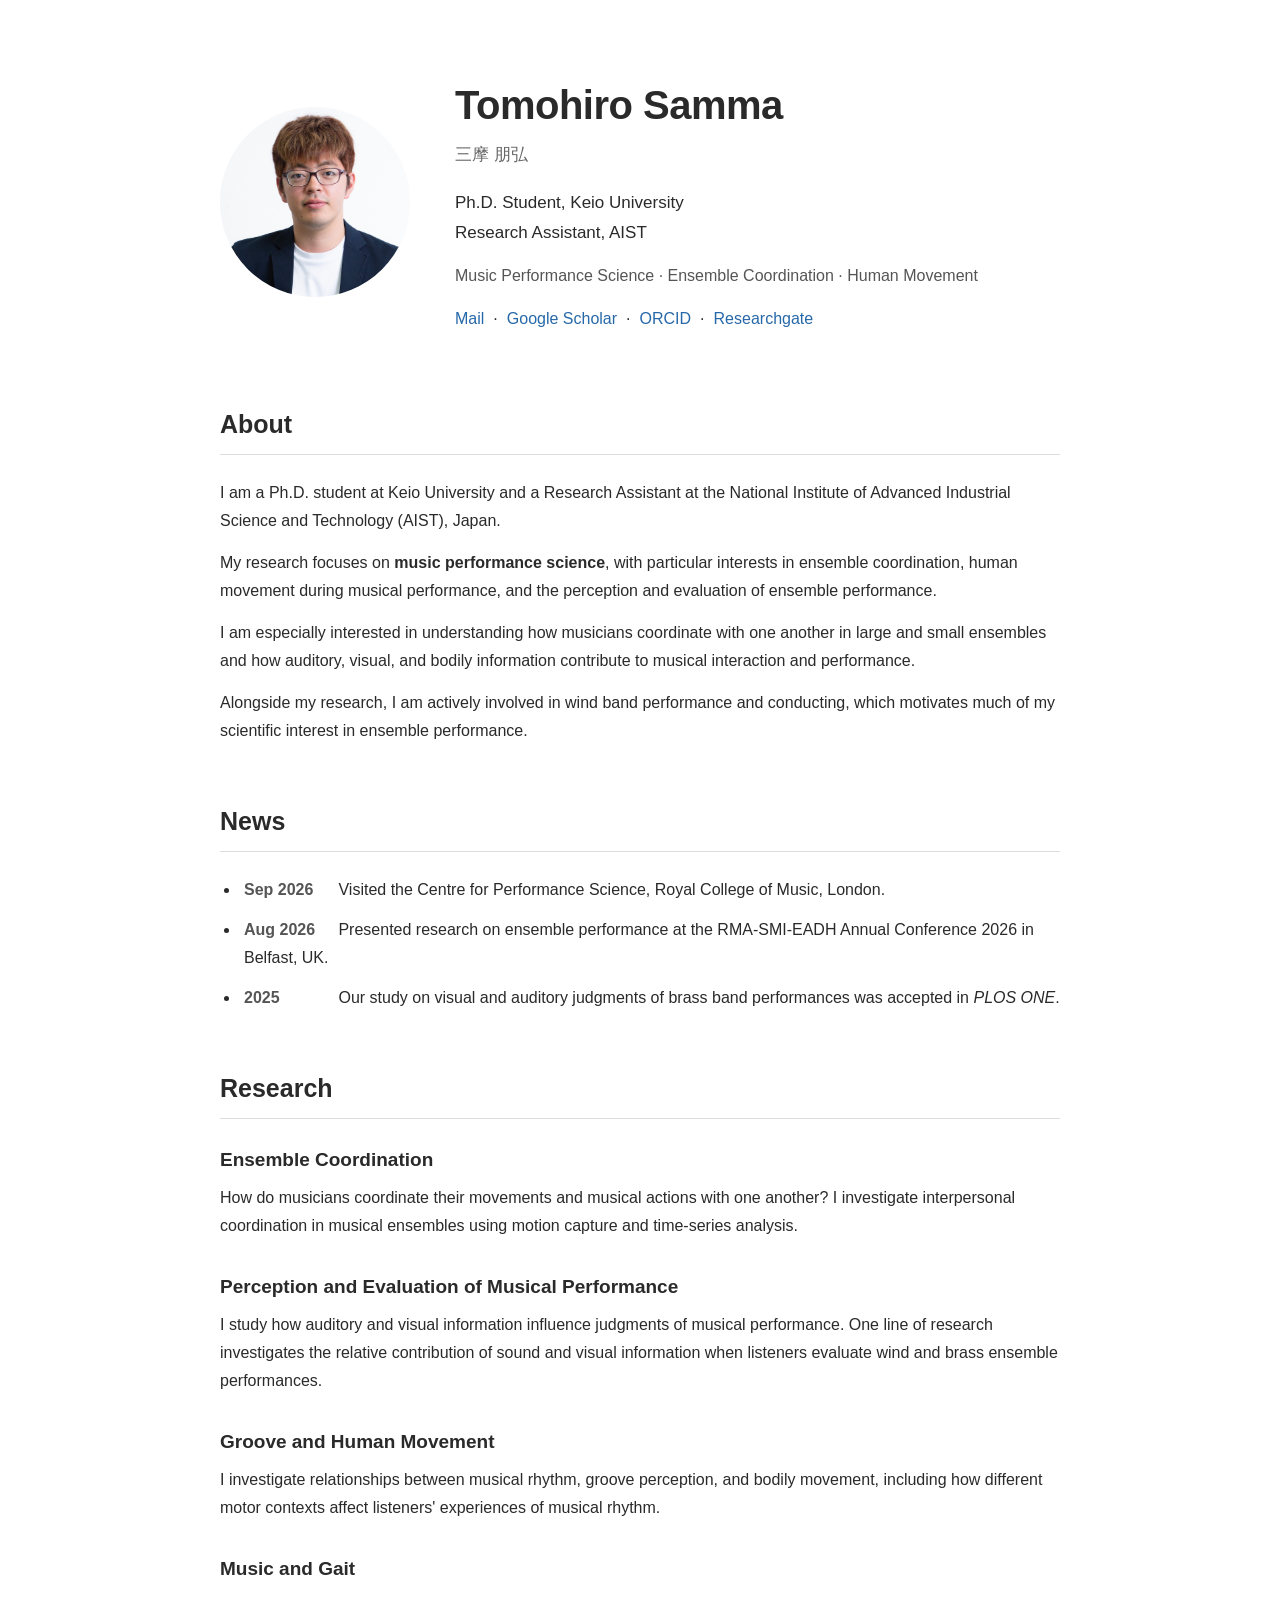
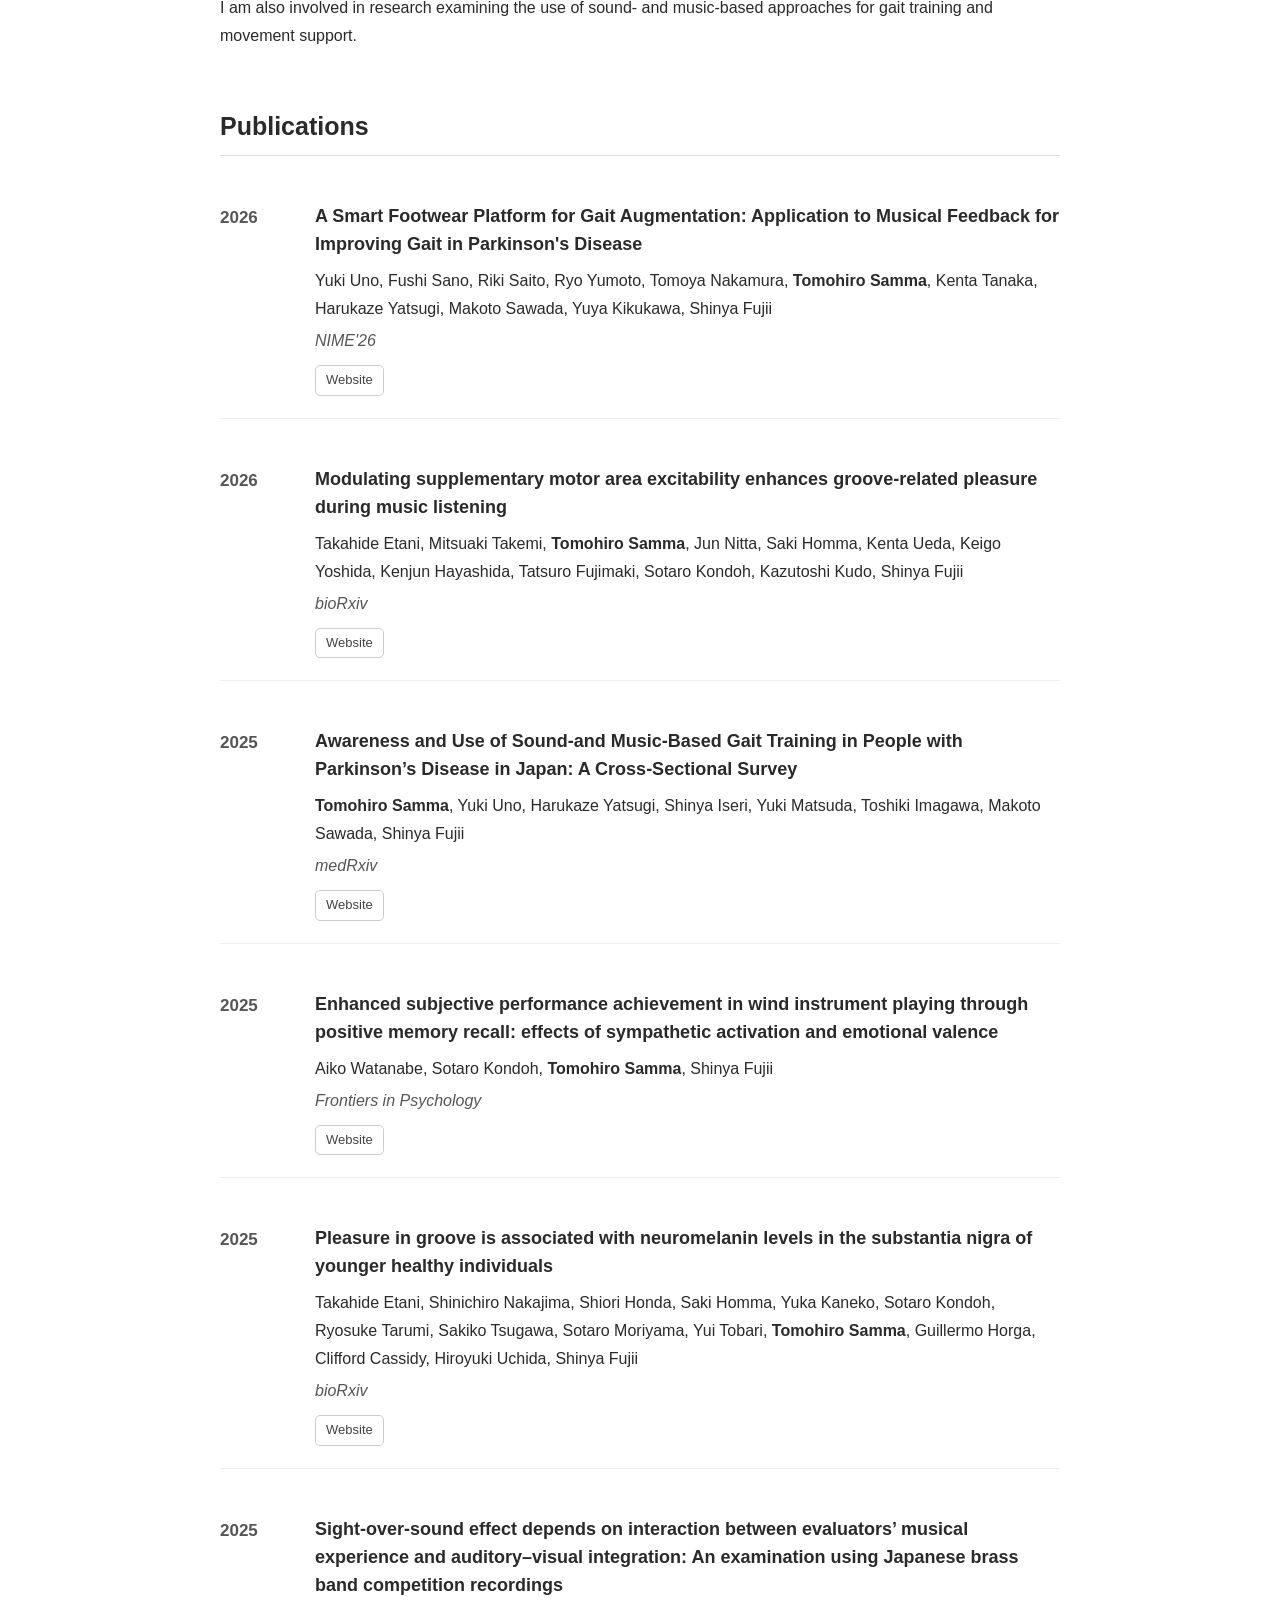
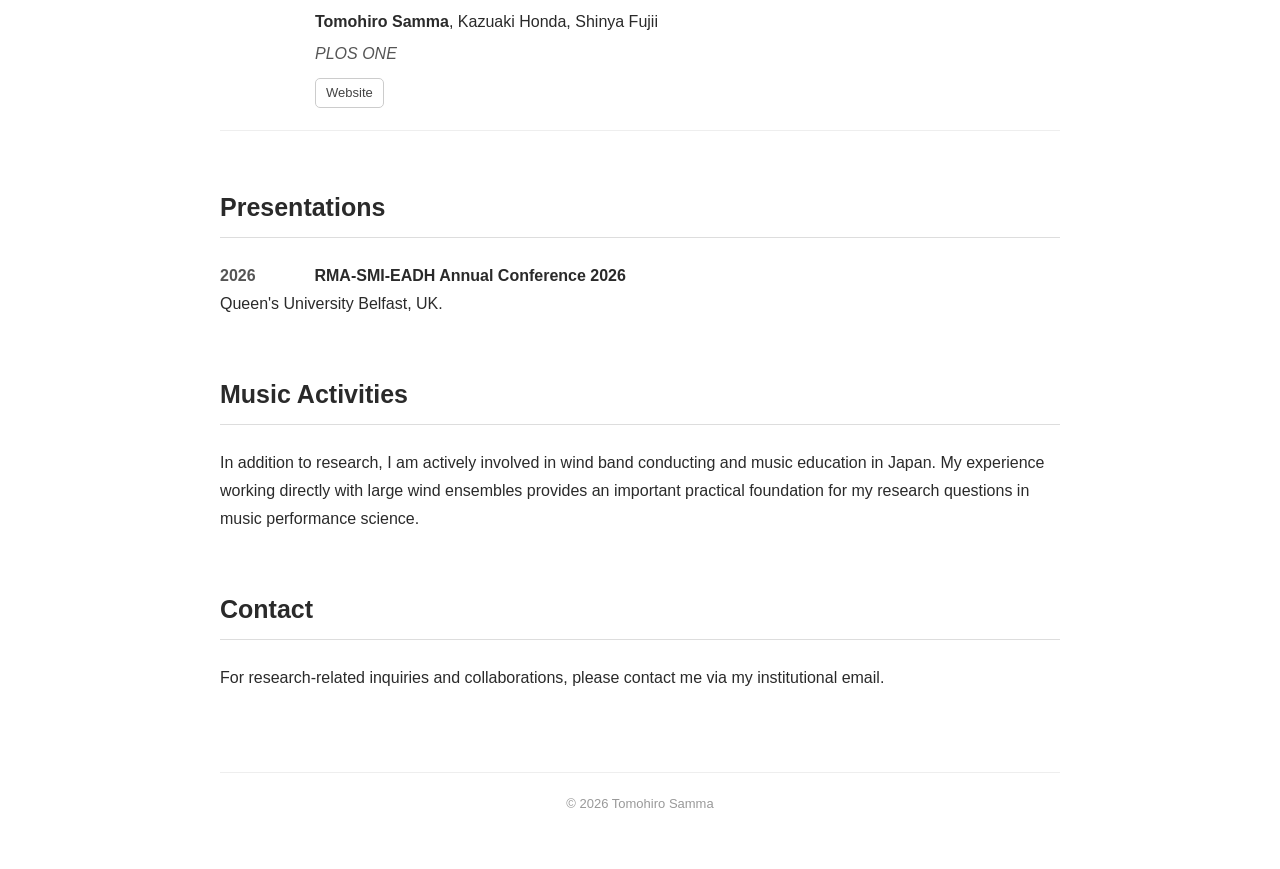
==== commit 97c38d40: "Update index.html" ====
--- a/index.html
+++ b/index.html
@@ -35,6 +35,7 @@
       
       <div class="links">
         <a href="mailto:tomo.windbrass@keio.jp">Mail</a>
+        <span>·</span>
         <a href="https://scholar.google.com/citations?user=Y0MYIowAAAAJ&hl=en" target="_blank">Google Scholar</a>
         <span>·</span>
         <a href="https://orcid.org/0009-0000-1145-5295" target="_blank">ORCID</a>
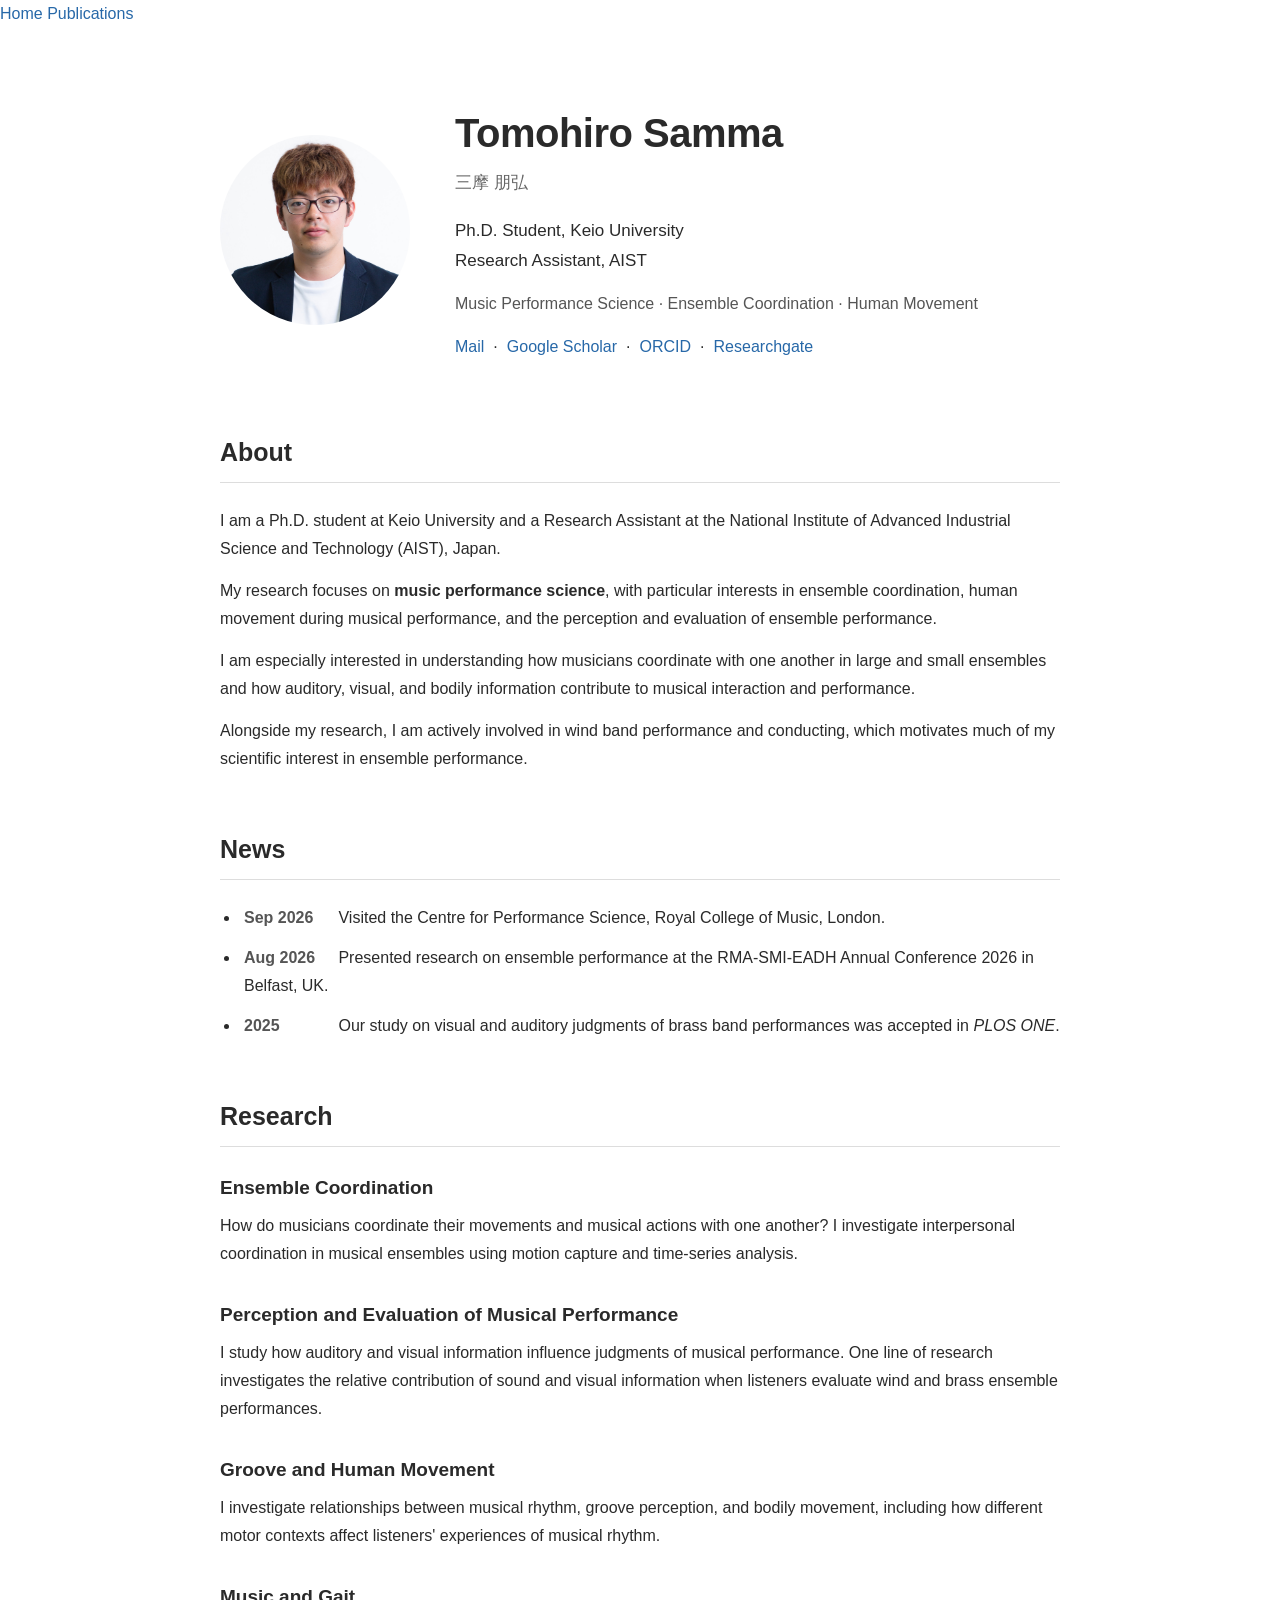
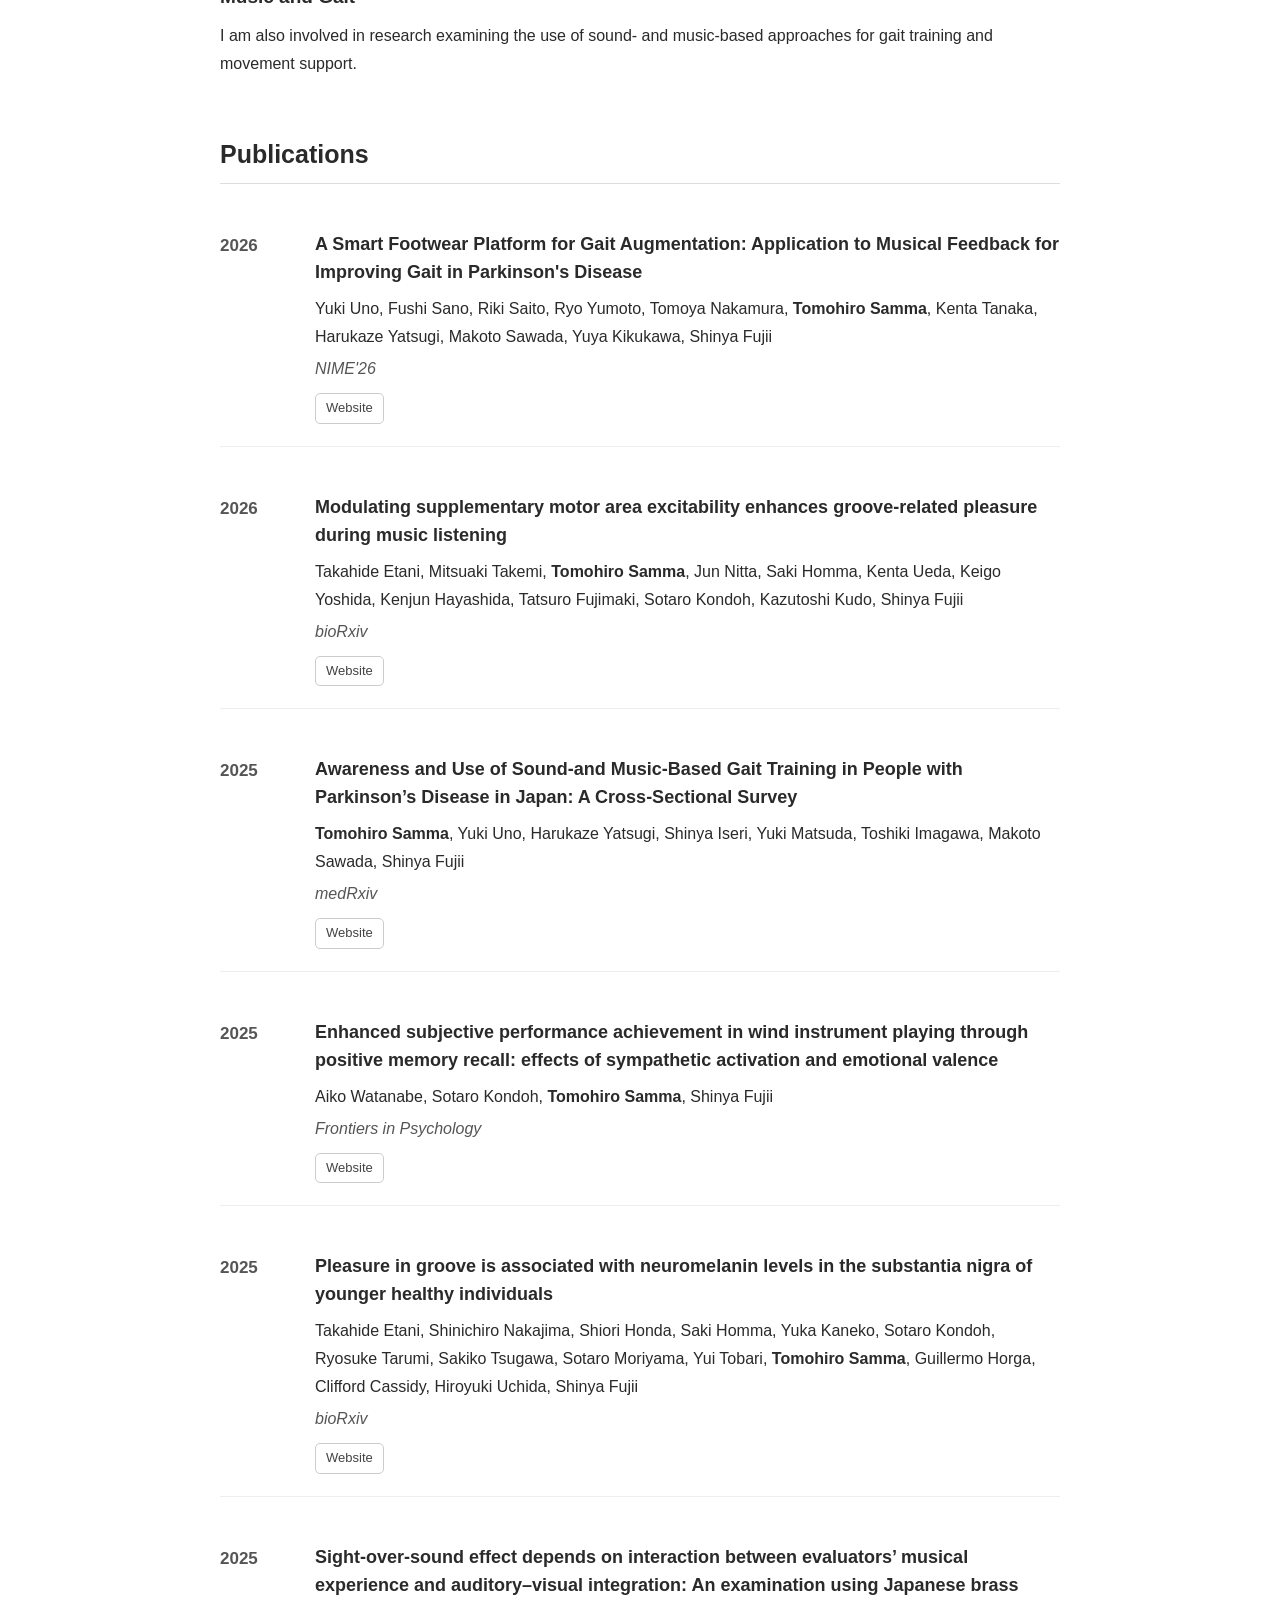
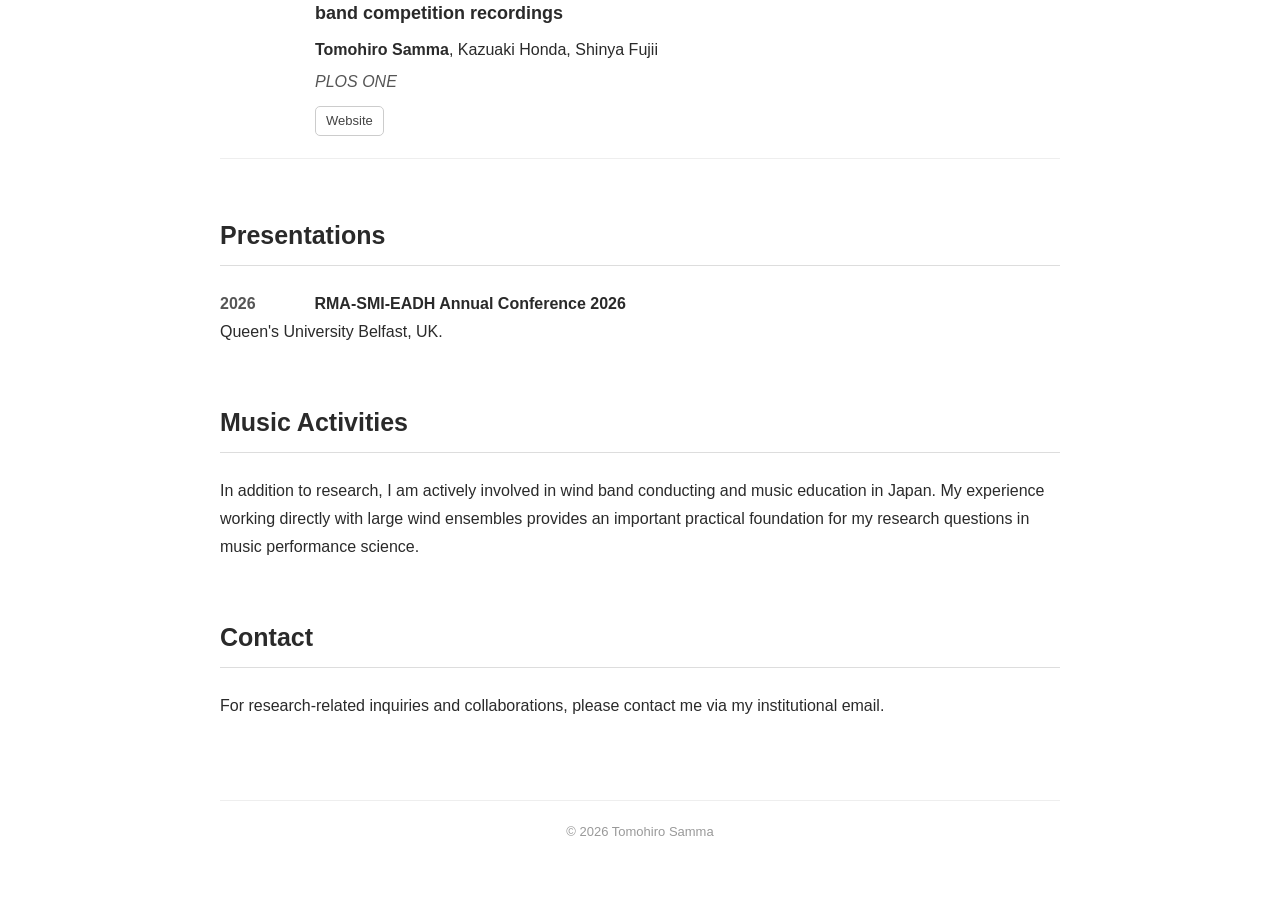
==== commit 9ff5c0c5: "Update index.html" ====
--- a/index.html
+++ b/index.html
@@ -11,6 +11,10 @@
 </head>
 
 <body>
+  <nav class="navbar">
+    <a href="index.html">Home</a>
+    <a href="publications.html">Publications</a>
+  </nav>
 <div class="container">
   <!-- =========================
        PROFILE
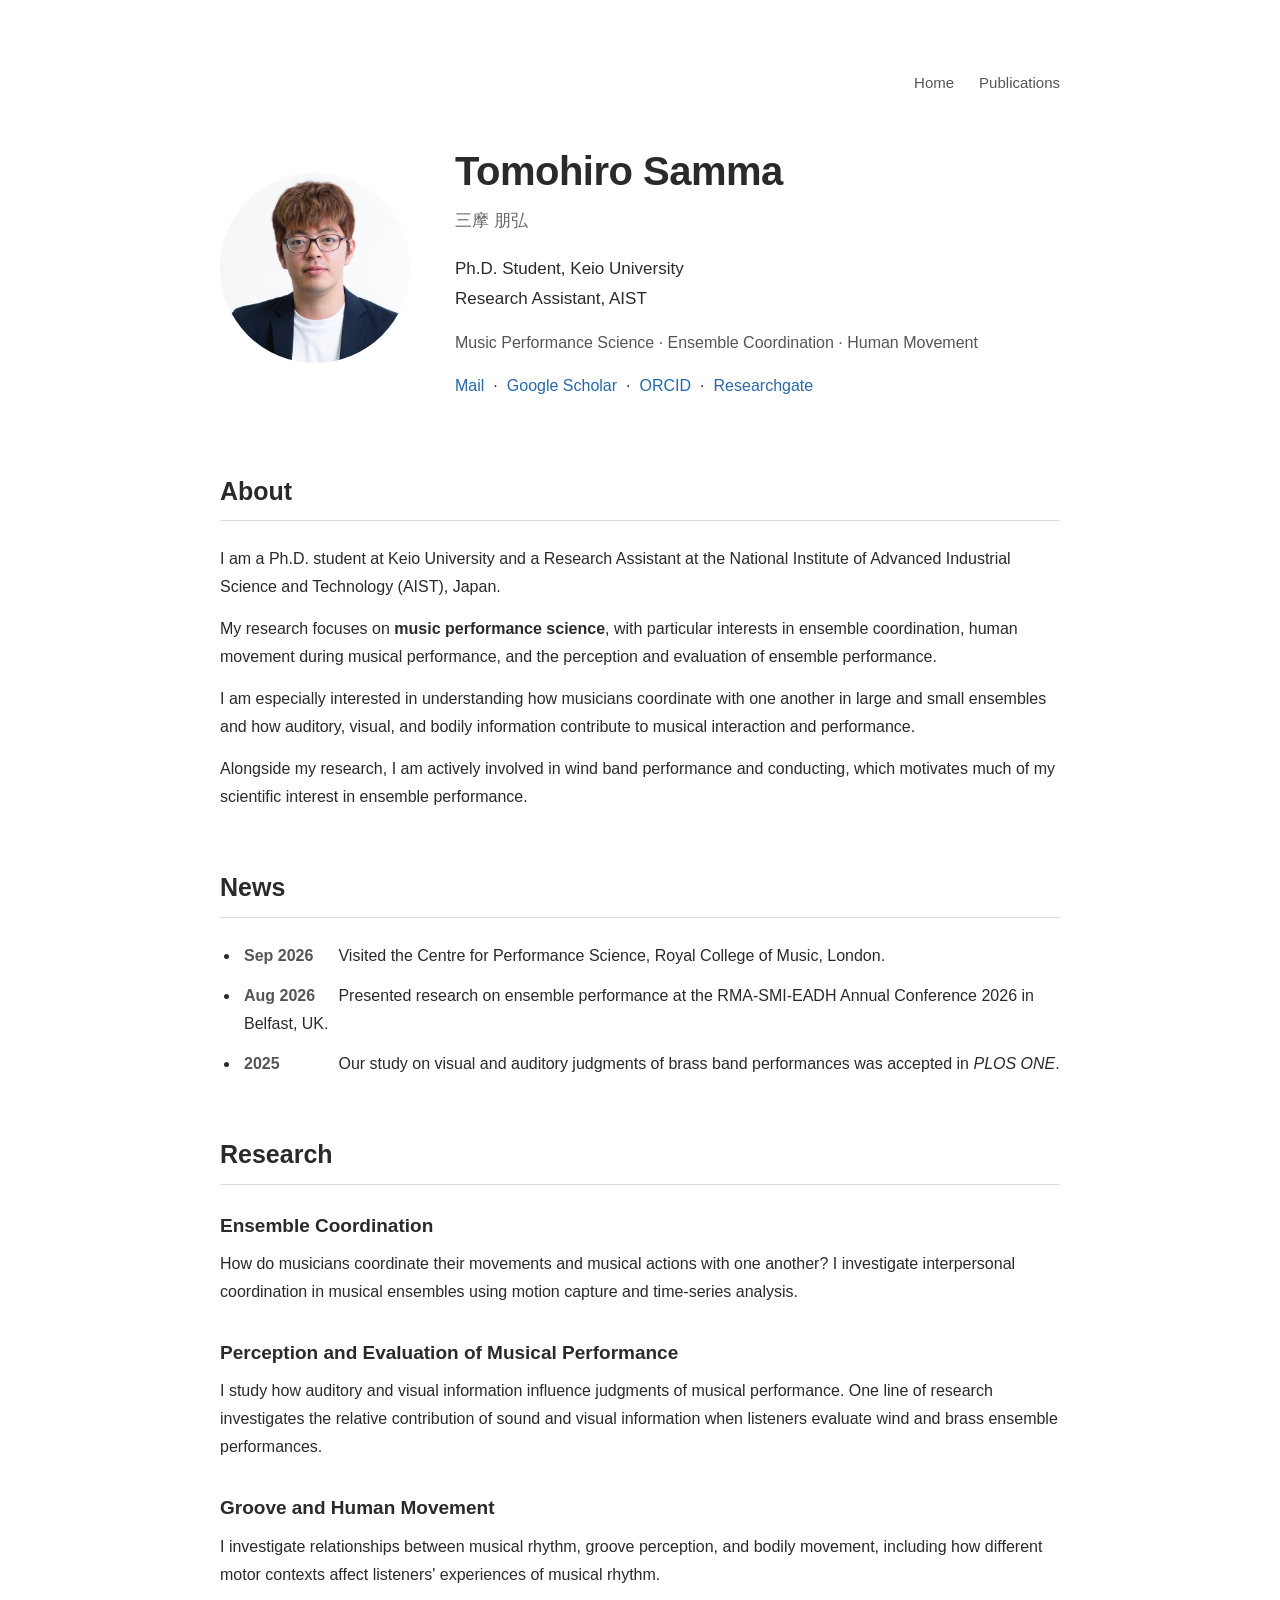
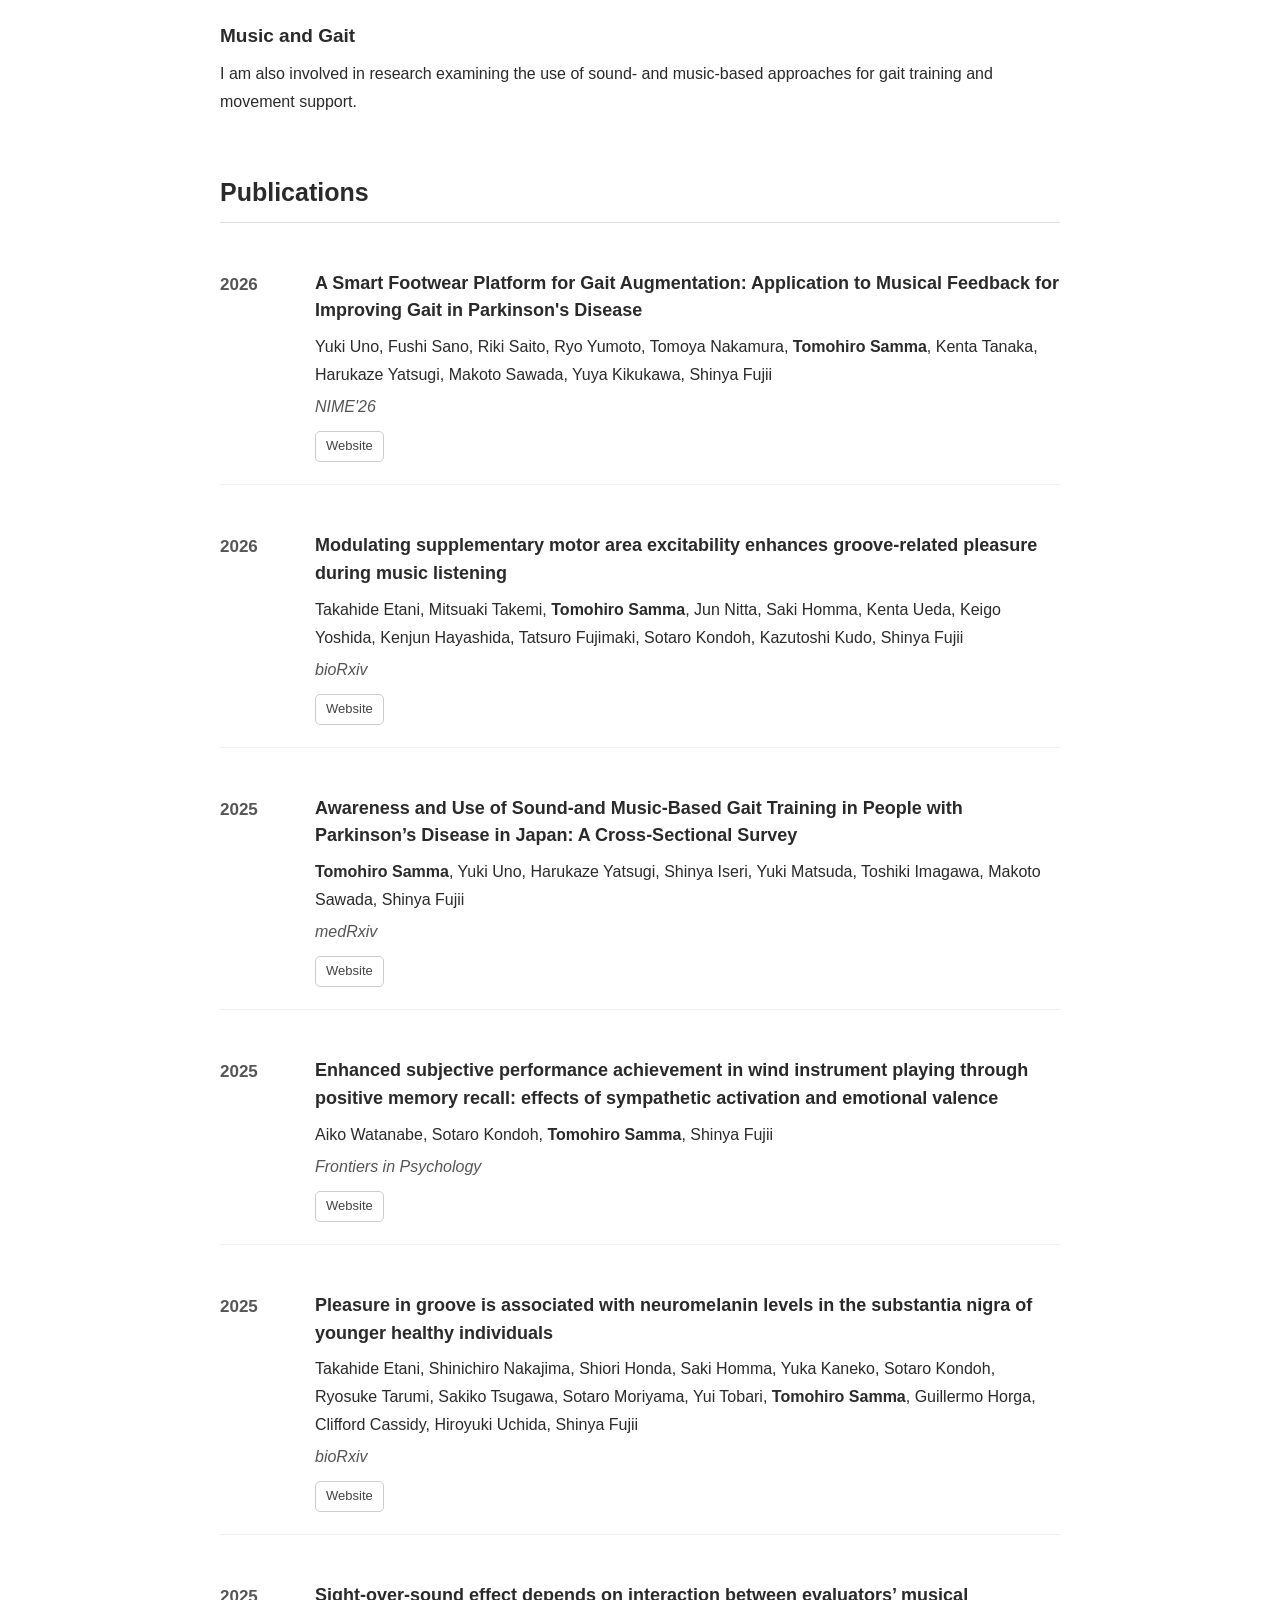
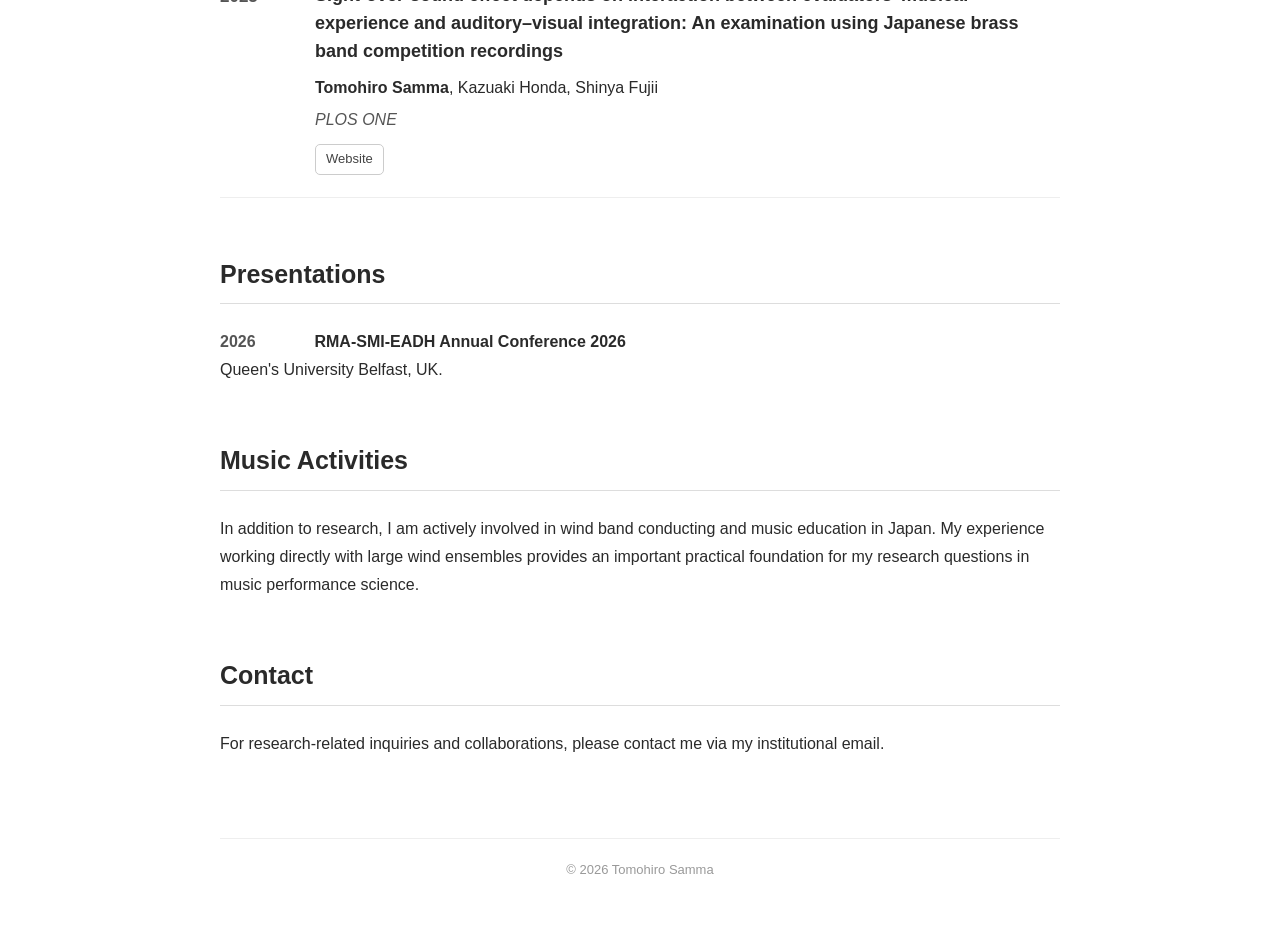
==== commit b1bd248c: "Update index.html" ====
--- a/index.html
+++ b/index.html
@@ -11,11 +11,11 @@
 </head>
 
 <body>
+<div class="container">
   <nav class="navbar">
     <a href="index.html">Home</a>
     <a href="publications.html">Publications</a>
   </nav>
-<div class="container">
   <!-- =========================
        PROFILE
   ========================== -->
--- a/style.css
+++ b/style.css
@@ -28,7 +28,6 @@
 /* =========================
    CONTAINER
 ========================= */
-
 .container {
   max-width: 900px;
   margin: 0 auto;
@@ -38,14 +37,12 @@
 /* =========================
    PROFILE
 ========================= */
-
 .profile-header {
   display: flex;
   align-items: center;
   gap: 45px;
   margin-bottom: 70px;
 }
-
 
 .profile-photo {
   width: 190px;
@@ -55,7 +52,6 @@
   flex-shrink: 0;
 }
 
-
 .profile-info h1 {
   margin: 0;
   font-size: 40px;
@@ -72,34 +68,27 @@
 
 .name-jp {
   margin: 0 0 18px;
-
   color: #666;
-
   font-size: 17px;
 }
 
 
 .affiliation {
   margin: 0 0 15px;
-
   font-size: 17px;
 }
 
 
 .research-keywords {
   margin: 0 0 15px;
-
   color: #555;
 }
 
 
 .links {
   margin-top: 14px;
-
   display: flex;
-
   gap: 9px;
-
   flex-wrap: wrap;
 }
 
@@ -154,6 +143,23 @@
   background: #f5f5f5;
 }
 
+.navbar {
+  display: flex;
+  justify-content: flex-end;
+  gap: 25px;
+  margin-bottom: 40px;
+}
+
+.navbar a {
+  color: #555;
+  font-size: 15px;
+  font-weight: 500;
+  text-decoration: none;
+}
+
+.navbar a:hover {
+  color: #000;
+}
 
 /* =========================
    LINKS
@@ -161,17 +167,13 @@
 
 a {
   color: #2768a8;
-
   text-decoration: none;
-
   transition: opacity 0.2s;
 }
-
 
 a:hover {
   text-decoration: underline;
 }
-
 
 /* =========================
    SECTION
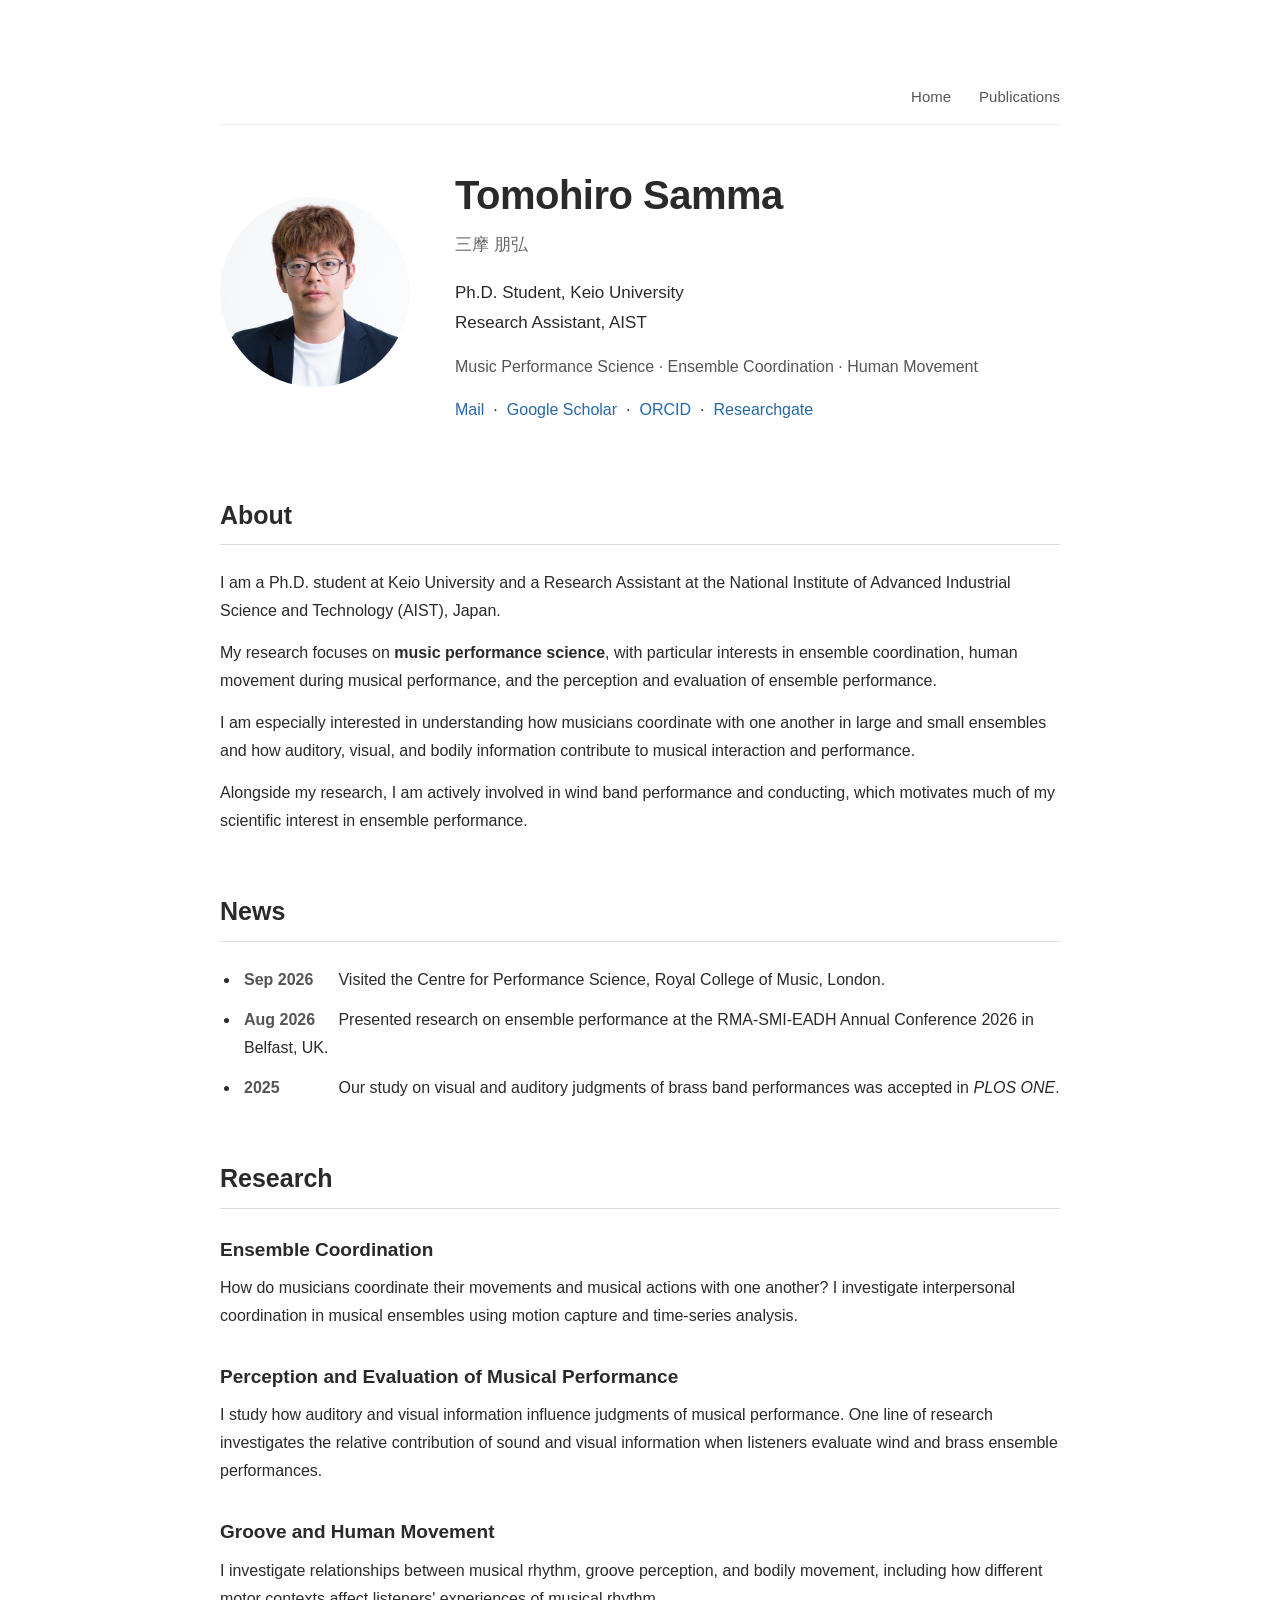
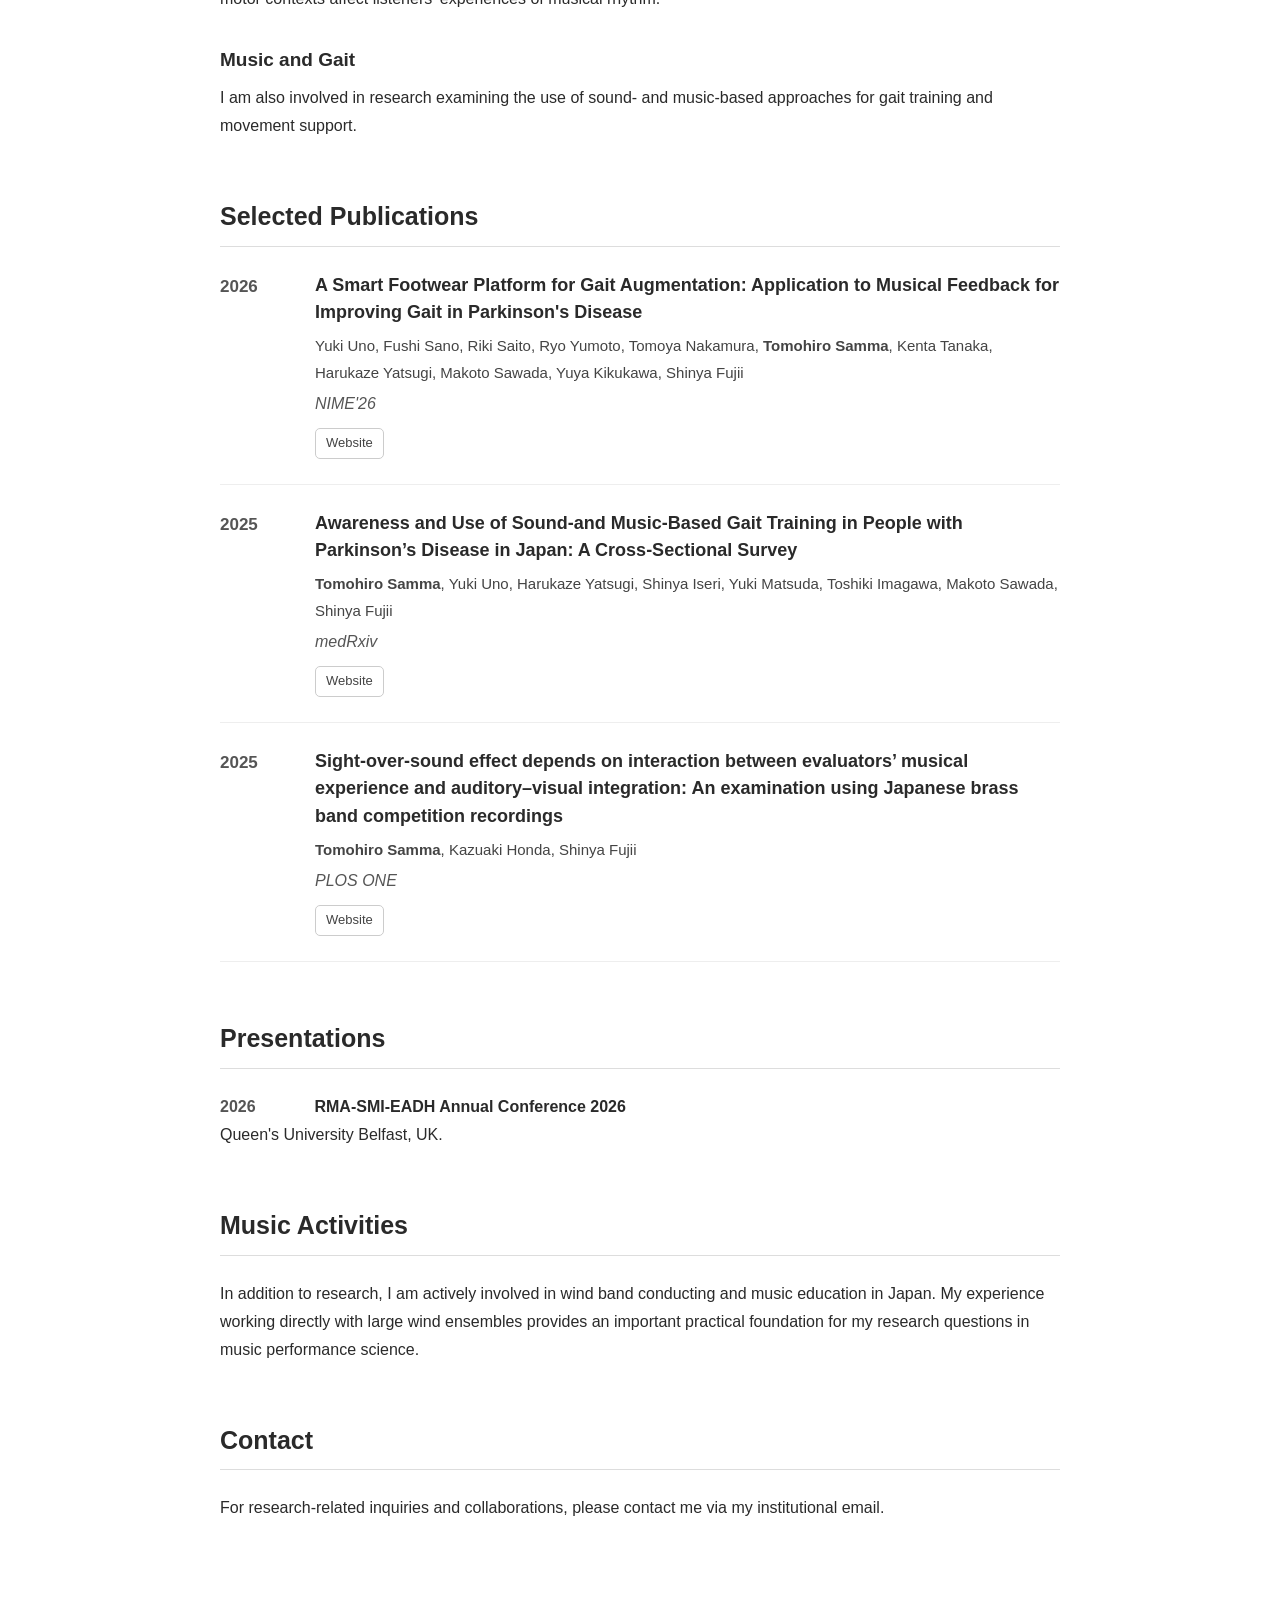
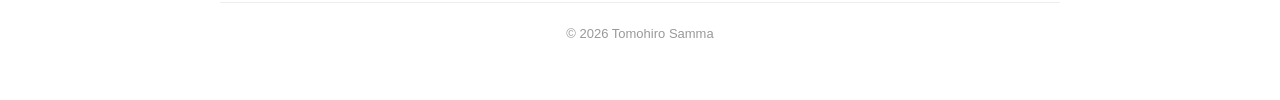
==== commit e638c41e: "Update index.html" ====
--- a/index.html
+++ b/index.html
@@ -154,7 +154,7 @@
        PUBLICATIONS
   ========================== -->
   <section>
-  <h2>Publications</h2>
+  <h2>Selected Publications</h2>
     <div class="publication">
       <div class="pub-year">
         2026
@@ -175,29 +175,7 @@
         </div>
       </div>
     </div>
-    
-    <div class="publication">
-      <div class="pub-year">
-        2026
-      </div>
-      <div class="pub-content">
-        <div class="pub-title">
-          Modulating supplementary motor area excitability enhances groove-related pleasure during music listening
-        </div>
-        <div class="pub-authors">
-          Takahide Etani, Mitsuaki Takemi, <strong>Tomohiro Samma</strong>, Jun Nitta, 
-          Saki Homma, Kenta Ueda, Keigo Yoshida, Kenjun Hayashida, Tatsuro Fujimaki, 
-          Sotaro Kondoh, Kazutoshi Kudo, Shinya Fujii
-        </div>
-        <div class="pub-journal">
-          <em>bioRxiv</em>
-        </div>
-        <div class="pub-links">
-          <a href="https://www.biorxiv.org/content/10.64898/2026.05.09.722456v1.abstract" target="_blank">Website</a>
-        </div>
-      </div>
-    </div>
-
+  
     <div class="publication">
       <div class="pub-year">
         2025
@@ -215,48 +193,6 @@
         </div>
         <div class="pub-links">
           <a href="https://www.medrxiv.org/content/10.64898/2025.12.15.25342289v1" target="_blank">Website</a>
-        </div>
-      </div>
-    </div>
-
-    <div class="publication">
-      <div class="pub-year">
-        2025
-      </div>
-      <div class="pub-content">
-        <div class="pub-title">
-          Enhanced subjective performance achievement in wind instrument playing through positive memory recall: 
-          effects of sympathetic activation and emotional valence
-        </div>
-        <div class="pub-authors">
-          Aiko Watanabe, Sotaro Kondoh, <strong>Tomohiro Samma</strong>, Shinya Fujii
-        </div>
-        <div class="pub-journal">
-          <em>Frontiers in Psychology</em>
-        </div>
-        <div class="pub-links">
-          <a href="https://www.frontiersin.org/journals/psychology/articles/10.3389/fpsyg.2025.1544069/full" target="_blank">Website</a>
-        </div>
-      </div>
-    </div>
-
-    <div class="publication">
-      <div class="pub-year">
-        2025
-      </div>
-      <div class="pub-content">
-        <div class="pub-title">
-          Pleasure in groove is associated with neuromelanin levels in the substantia nigra of younger healthy individuals
-        </div>
-        <div class="pub-authors">
-          Takahide Etani, Shinichiro Nakajima, Shiori Honda, Saki Homma, Yuka Kaneko, Sotaro Kondoh, Ryosuke Tarumi, Sakiko Tsugawa, 
-          Sotaro Moriyama, Yui Tobari, <strong>Tomohiro Samma</strong>, Guillermo Horga, Clifford Cassidy, Hiroyuki Uchida, Shinya Fujii
-        </div>
-        <div class="pub-journal">
-          <em>bioRxiv</em>
-        </div>
-        <div class="pub-links">
-          <a href="https://www.biorxiv.org/content/10.1101/2025.05.10.653047v2.abstract" target="_blank">Website</a>
         </div>
       </div>
     </div>
--- a/style.css
+++ b/style.css
@@ -143,24 +143,6 @@
   background: #f5f5f5;
 }
 
-.navbar {
-  display: flex;
-  justify-content: flex-end;
-  gap: 25px;
-  margin-bottom: 40px;
-}
-
-.navbar a {
-  color: #555;
-  font-size: 15px;
-  font-weight: 500;
-  text-decoration: none;
-}
-
-.navbar a:hover {
-  color: #000;
-}
-
 /* =========================
    LINKS
 ========================= */
@@ -360,3 +342,296 @@
   }
 
 }
+
+/* Navigation */
+
+.navbar {
+
+  position: sticky;
+
+  top: 0;
+
+  z-index: 1000;
+
+  display: flex;
+
+  justify-content: flex-end;
+
+  align-items: center;
+
+  gap: 28px;
+
+  padding: 14px 0;
+
+  margin-bottom: 35px;
+
+  background: rgba(255, 255, 255, 0.95);
+
+  backdrop-filter: blur(8px);
+
+  -webkit-backdrop-filter: blur(8px);
+
+  border-bottom: 1px solid #eeeeee;
+
+}
+
+.navbar a {
+
+  color: #555;
+
+  font-size: 15px;
+
+  font-weight: 500;
+
+  text-decoration: none;
+
+}
+
+.navbar a:hover {
+
+  color: #111;
+
+  text-decoration: none;
+
+}
+
+
+/* ==========================================
+   Publications page
+========================================== */
+
+.page-header {
+  margin-bottom: 60px;
+}
+
+.page-header h1 {
+  margin: 0 0 8px;
+
+  font-size: 36px;
+  font-weight: 700;
+
+  letter-spacing: -0.5px;
+}
+
+.page-header p {
+  color: #777;
+  font-size: 15px;
+}
+
+
+.publication-section {
+  margin-bottom: 80px;
+}
+
+
+.publication-section > h2 {
+  font-size: 26px;
+  margin-bottom: 35px;
+}
+
+
+.pub-year-block {
+  margin-bottom: 50px;
+}
+
+
+.year-heading {
+  margin: 0 0 20px;
+
+  font-size: 22px;
+  font-weight: 600;
+
+  color: #333;
+}
+
+
+.publication {
+  padding: 0 0 25px;
+  margin-bottom: 25px;
+
+  border-bottom: 1px solid #eeeeee;
+}
+
+
+.pub-title {
+  font-size: 18px;
+  font-weight: 600;
+
+  line-height: 1.55;
+
+  margin-bottom: 6px;
+}
+
+
+.pub-authors {
+  font-size: 15px;
+
+  margin-bottom: 4px;
+
+  color: #444;
+}
+
+
+.pub-venue {
+  font-size: 15px;
+
+  margin-bottom: 8px;
+
+  color: #666;
+}
+
+
+.pub-meta {
+  font-size: 14px;
+
+  color: #888;
+
+  margin-top: 5px;
+}
+
+
+.pub-links {
+  display: flex;
+
+  gap: 8px;
+
+  margin-top: 9px;
+}
+
+
+.pub-links a {
+  display: inline-block;
+
+  padding: 3px 10px;
+
+  border: 1px solid #cccccc;
+  border-radius: 5px;
+
+  font-size: 13px;
+
+  color: #444;
+
+  text-decoration: none;
+}
+
+
+.pub-links a:hover {
+  background: #f5f5f5;
+
+  text-decoration: none;
+}
+
+
+/* Active navigation item */
+
+.navbar a.active {
+  color: #111;
+  font-weight: 600;
+}
+
+
+/* Mobile */
+
+@media (max-width: 650px) {
+
+  .page-header h1 {
+    font-size: 31px;
+  }
+
+  .publication-section > h2 {
+    font-size: 23px;
+  }
+
+  .year-heading {
+    font-size: 20px;
+  }
+
+  .pub-title {
+    font-size: 17px;
+  }
+
+}
+
+/* Fix layout for Publications page */
+
+.publication-section .publication {
+
+  display: block;
+
+  width: 100%;
+
+}
+
+.publication-section .pub-content {
+
+  width: 100%;
+
+}
+
+/* =========================
+
+   Publications page override
+
+========================= */
+
+.publications-page .container {
+
+  max-width: 1100px;
+
+  margin: 0 auto;
+
+  padding: 60px 30px;
+
+}
+
+.publications-page .publication-section {
+
+  width: 100%;
+
+  max-width: none;
+
+}
+
+.publications-page .pub-year-block {
+
+  width: 100%;
+
+}
+
+.publications-page .publication {
+
+  display: block !important;
+
+  width: 100% !important;
+
+  max-width: none !important;
+
+  grid-template-columns: none !important;
+
+}
+
+.publications-page .pub-content {
+
+  display: block !important;
+
+  width: 100% !important;
+
+  max-width: none !important;
+
+}
+
+.publications-page .pub-title,
+
+.publications-page .pub-authors,
+
+.publications-page .pub-venue,
+
+.publications-page .pub-meta,
+
+.publications-page .pub-links {
+
+  width: 100%;
+
+  max-width: none;
+
+}
